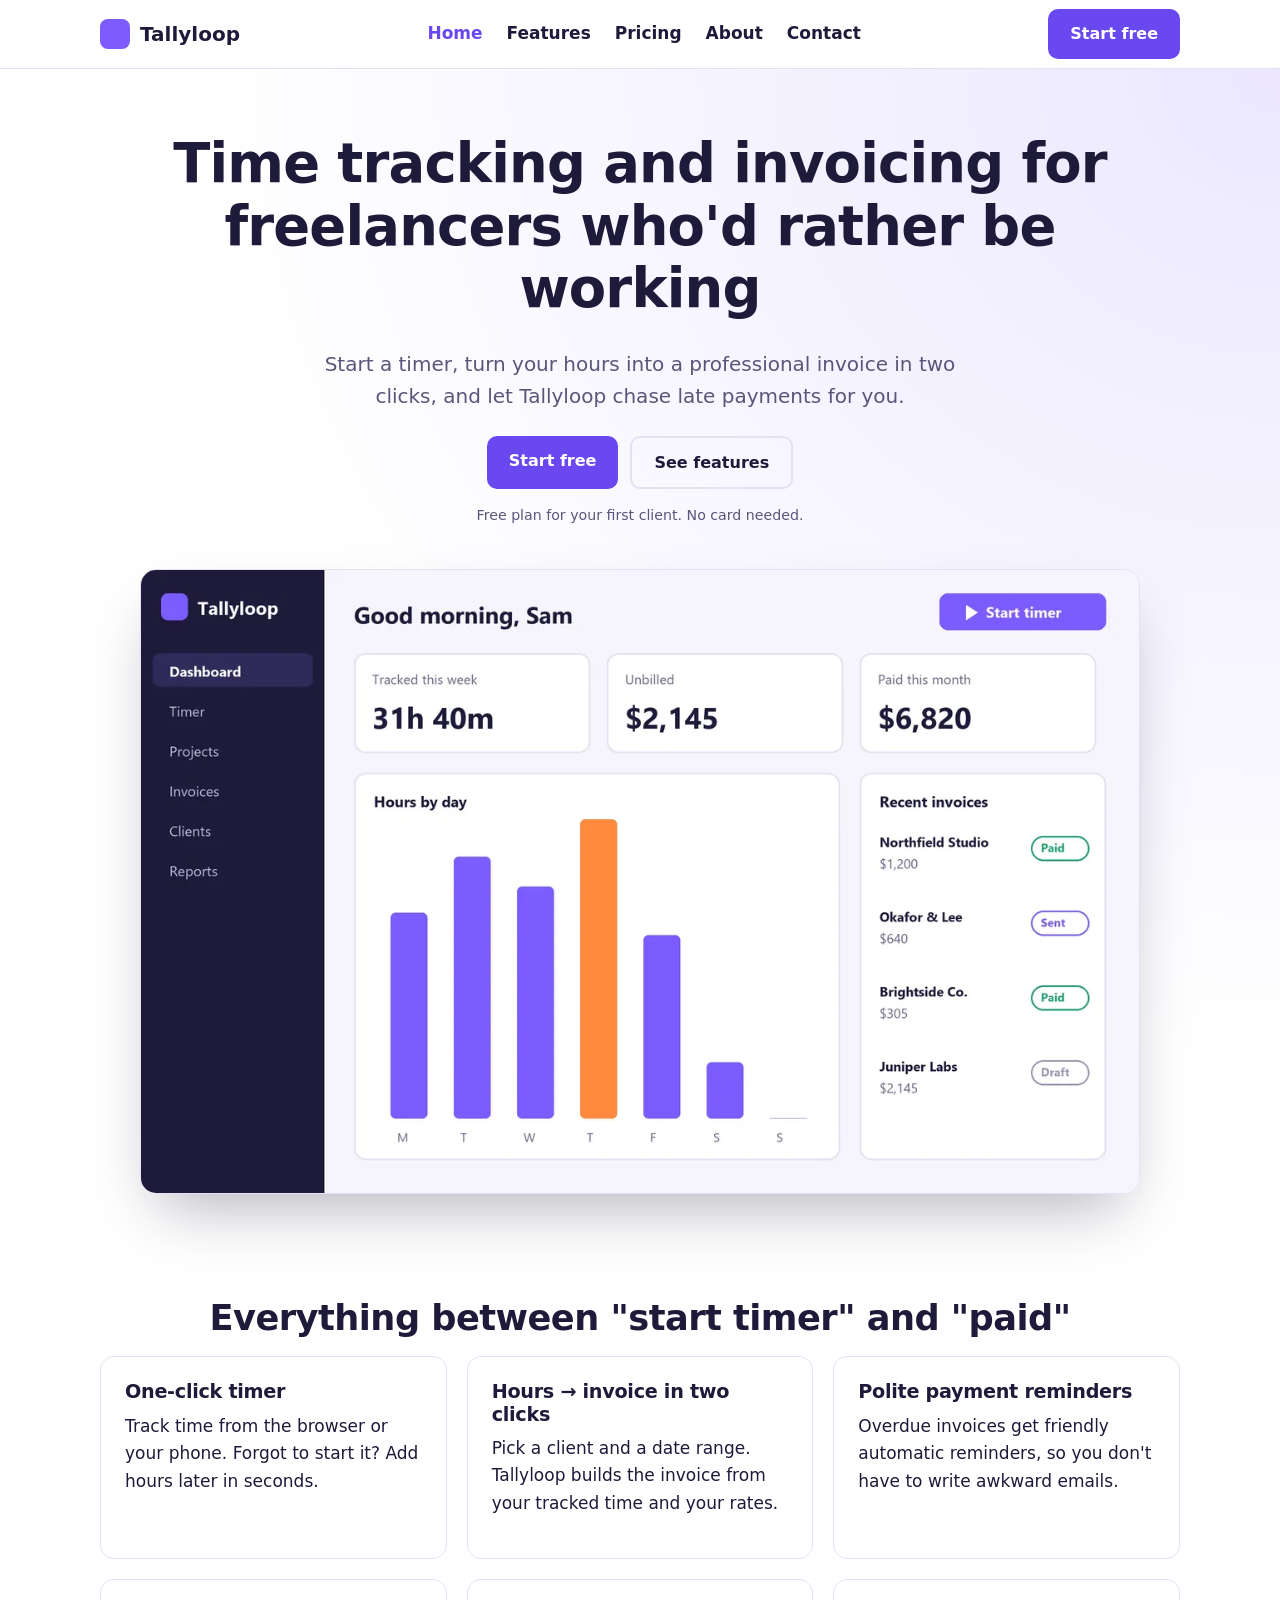
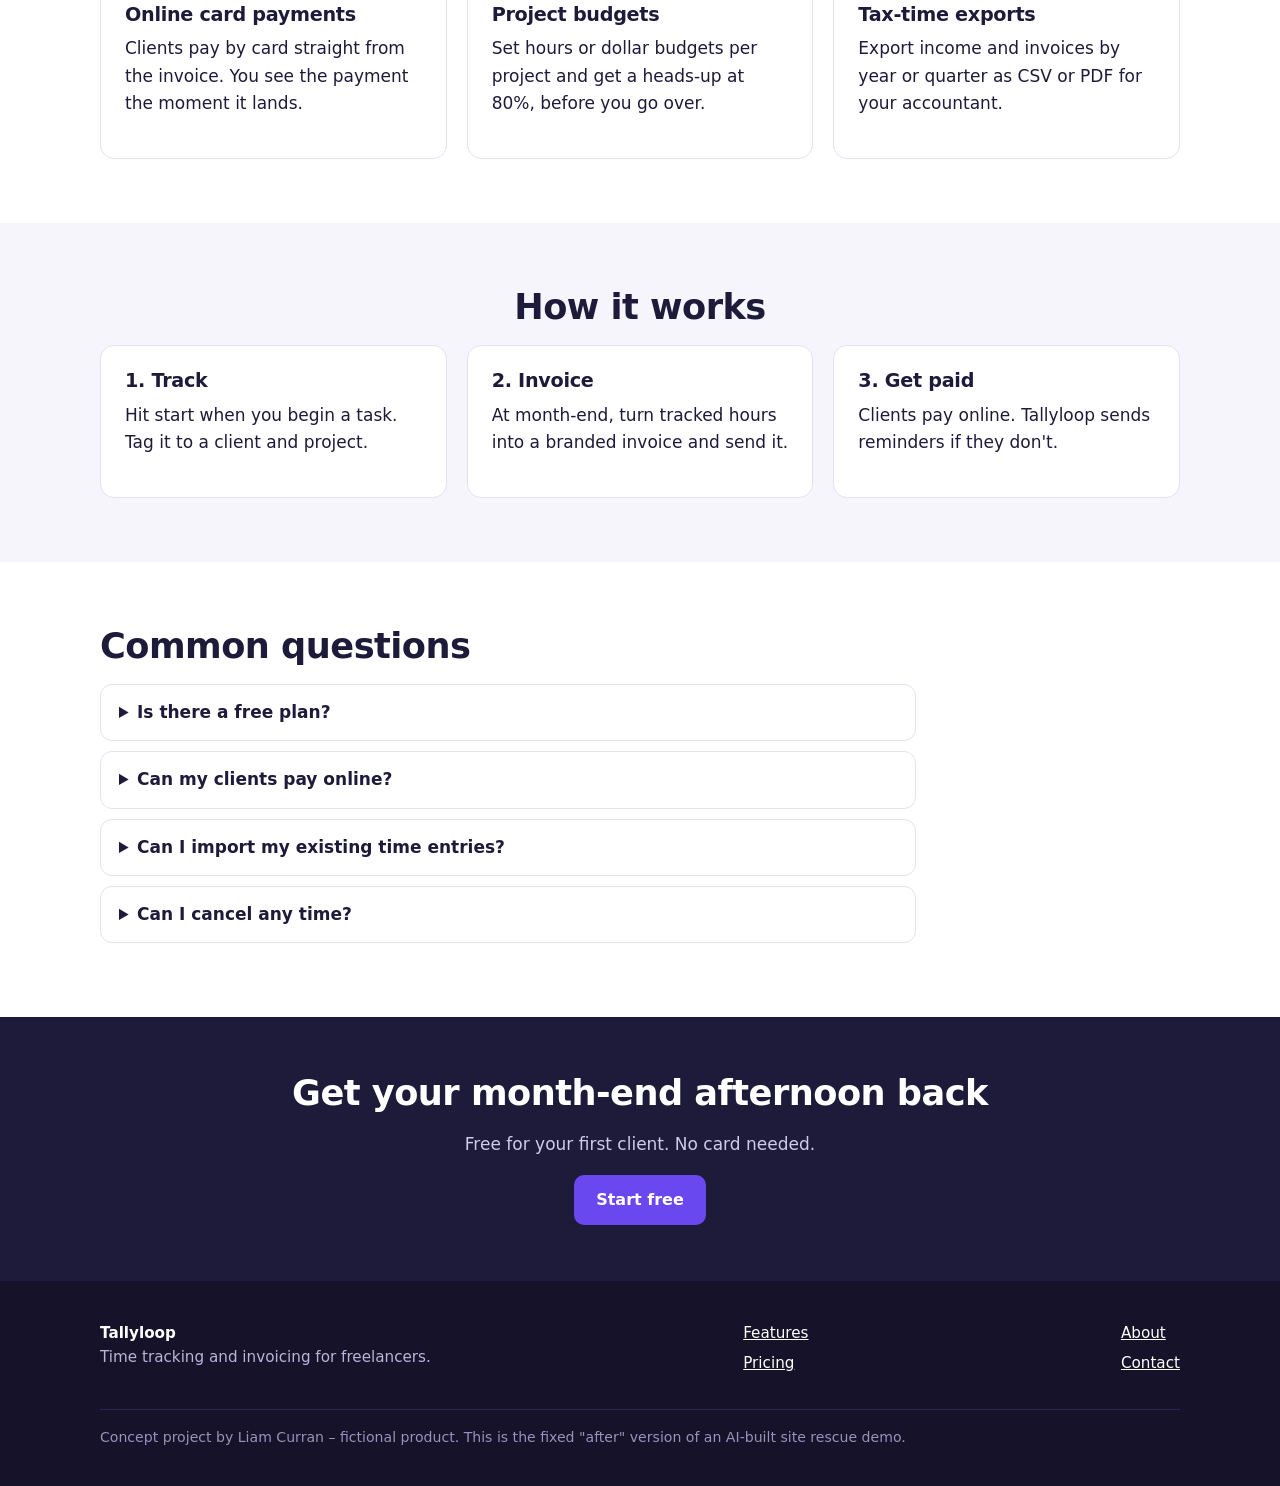
==== docs/index.html @ da0bd142 "Initial commit: tallyloop concept project Co-Authored-By: Claude Opus 5.5 <noreply@anthropic.com>" ====
<!doctype html>
<html lang="en">
<head>
<meta charset="utf-8">
<meta name="viewport" content="width=device-width, initial-scale=1">
<title>Tallyloop | Time Tracking & Invoicing Software for Freelancers</title>
<meta name="description" content="Track time, turn hours into invoices in two clicks and get paid faster with automatic reminders. Free plan for your first client.">
<link rel="canonical" href="https://liampcurran.github.io/tallyloop/">
<meta property="og:type" content="website"><meta property="og:site_name" content="Tallyloop">
<meta property="og:title" content="Tallyloop | Time Tracking & Invoicing Software for Freelancers"><meta property="og:description" content="Track time, turn hours into invoices in two clicks and get paid faster with automatic reminders. Free plan for your first client.">
<meta property="og:url" content="https://liampcurran.github.io/tallyloop/"><meta property="og:image" content="https://liampcurran.github.io/tallyloop/assets/og.png">
<meta name="twitter:card" content="summary_large_image">
<link rel="icon" href="assets/logo.svg" type="image/svg+xml">
<link rel="stylesheet" href="assets/style.css">
<script type="application/ld+json">{"@context":"https://schema.org","@type":"Organization","@id":"https://liampcurran.github.io/tallyloop/#org","name":"Tallyloop","url":"https://liampcurran.github.io/tallyloop/","logo":"https://liampcurran.github.io/tallyloop/assets/logo.svg","email":"hello@example.com"}</script>
<script type="application/ld+json">{"@context":"https://schema.org","@type":"SoftwareApplication","name":"Tallyloop","applicationCategory":"BusinessApplication","operatingSystem":"Web, iOS, Android","description":"Start a timer, turn your hours into a professional invoice in two clicks, and let Tallyloop chase late payments for you.","publisher":{"@id":"https://liampcurran.github.io/tallyloop/#org"},"offers":[{"@type":"Offer","name":"Free","price":"0","priceCurrency":"USD"},{"@type":"Offer","name":"Solo","price":"9","priceCurrency":"USD"},{"@type":"Offer","name":"Studio","price":"19","priceCurrency":"USD"}]}</script>
<script type="application/ld+json">{"@context":"https://schema.org","@type":"FAQPage","mainEntity":[{"@type":"Question","name":"Is there a free plan?","acceptedAnswer":{"@type":"Answer","text":"Yes. The Free plan covers one active client with unlimited time tracking and three invoices a month. Upgrade only when you need more."}},{"@type":"Question","name":"Can my clients pay online?","acceptedAnswer":{"@type":"Answer","text":"Yes. On Solo and Studio, every invoice has a pay-by-card button. Card processing fees are charged by the payment provider."}},{"@type":"Question","name":"Can I import my existing time entries?","acceptedAnswer":{"@type":"Answer","text":"You can import time entries from a CSV file, which most time trackers can export."}},{"@type":"Question","name":"Can I cancel any time?","acceptedAnswer":{"@type":"Answer","text":"Yes. Plans are month-to-month, and you can export all your data before you leave."}}]}</script>
</head>
<body>
<a class="skip" href="#main">Skip to content</a>
<header class="site"><div class="wrap">
<a class="brand" href="index.html"><i></i>Tallyloop</a>
<nav class="main" aria-label="Main"><a href="index.html" aria-current="page" class="hide-m">Home</a><a href="features.html">Features</a><a href="pricing.html">Pricing</a><a href="about.html" class="hide-m">About</a><a href="contact.html">Contact</a></nav>
<a class="btn" href="pricing.html">Start free</a>
</div></header>
<main id="main">
<section class="hero"><div class="wrap">
<h1>Time tracking and invoicing for freelancers who'd rather be working</h1>
<p class="lede">Start a timer, turn your hours into a professional invoice in two clicks, and let Tallyloop chase late payments for you.</p>
<div class="ctas"><a class="btn" href="pricing.html">Start free</a><a class="btn ghost" href="features.html">See features</a></div>
<small>Free plan for your first client. No card needed.</small>
<div class="shot"><img src="assets/dashboard-1200.webp" srcset="assets/dashboard-640.webp 640w, assets/dashboard-1200.webp 1200w"
 sizes="(max-width: 1040px) 100vw, 1000px" width="1200" height="750" fetchpriority="high"
 alt="Tallyloop dashboard showing hours tracked this week, unbilled amount, an hours-by-day chart and recent invoices"></div>
</div></section>
<section class="block"><div class="wrap"><h2 class="center">Everything between "start timer" and "paid"</h2><div class="grid c3"><div class="card"><h3>One-click timer</h3><p>Track time from the browser or your phone. Forgot to start it? Add hours later in seconds.</p></div><div class="card"><h3>Hours → invoice in two clicks</h3><p>Pick a client and a date range. Tallyloop builds the invoice from your tracked time and your rates.</p></div><div class="card"><h3>Polite payment reminders</h3><p>Overdue invoices get friendly automatic reminders, so you don't have to write awkward emails.</p></div><div class="card"><h3>Online card payments</h3><p>Clients pay by card straight from the invoice. You see the payment the moment it lands.</p></div><div class="card"><h3>Project budgets</h3><p>Set hours or dollar budgets per project and get a heads-up at 80%, before you go over.</p></div><div class="card"><h3>Tax-time exports</h3><p>Export income and invoices by year or quarter as CSV or PDF for your accountant.</p></div></div></div></section>
<section class="block alt"><div class="wrap"><h2 class="center">How it works</h2><div class="grid c3"><div class="card"><h3>1. Track</h3><p>Hit start when you begin a task. Tag it to a client and project.</p></div><div class="card"><h3>2. Invoice</h3><p>At month-end, turn tracked hours into a branded invoice and send it.</p></div><div class="card"><h3>3. Get paid</h3><p>Clients pay online. Tallyloop sends reminders if they don't.</p></div></div></div></section>
<section class="block"><div class="wrap faq"><h2>Common questions</h2><details><summary>Is there a free plan?</summary><p>Yes. The Free plan covers one active client with unlimited time tracking and three invoices a month. Upgrade only when you need more.</p></details><details><summary>Can my clients pay online?</summary><p>Yes. On Solo and Studio, every invoice has a pay-by-card button. Card processing fees are charged by the payment provider.</p></details><details><summary>Can I import my existing time entries?</summary><p>You can import time entries from a CSV file, which most time trackers can export.</p></details><details><summary>Can I cancel any time?</summary><p>Yes. Plans are month-to-month, and you can export all your data before you leave.</p></details></div></section>
<section class="cta-band"><div class="wrap"><h2>Get your month-end afternoon back</h2><p>Free for your first client. No card needed.</p><a class="btn" href="pricing.html">Start free</a></div></section>
</main>
<footer class="site"><div class="wrap">
<div class="cols"><div><strong style="color:#fff">Tallyloop</strong><p>Time tracking and invoicing for freelancers.</p></div>
<ul><li><a href="features.html">Features</a></li><li><a href="pricing.html">Pricing</a></li></ul>
<ul><li><a href="about.html">About</a></li><li><a href="contact.html">Contact</a></li></ul></div>
<p class="concept">Concept project by Liam Curran – fictional product. This is the fixed "after" version of an AI-built site rescue demo.</p>
</div></footer>
</body>
</html>
---- docs/assets/style.css ----
/* Tallyloop concept site — shared by before/ and after/ so they look the same. */
:root { --ink:#1e1b3a; --muted:#5a567a; --violet:#6a48f0; --violet-2:#7c5cff; --orange:#c2410c; --line:#e4e1f2; --bg2:#f6f5fb; --max:1120px; }
*,*::before,*::after { box-sizing:border-box; }
body { margin:0; font-family: Inter, system-ui, -apple-system, "Segoe UI", Roboto, Arial, sans-serif; color:var(--ink); line-height:1.6; font-size:1.0625rem; background:#fff; }
img { max-width:100%; height:auto; display:block; }
a { color:var(--violet); }
h1,.h1,h2,.h2,h3,.h3 { line-height:1.15; margin:0 0 .5em; font-weight:800; letter-spacing:-.015em; }
h1,.h1 { font-size:clamp(2.2rem,5vw,3.4rem); }
h2,.h2 { font-size:clamp(1.6rem,3.2vw,2.2rem); }
h3,.h3 { font-size:1.2rem; }
p { margin:0 0 1em; }
.wrap { max-width:var(--max); margin:0 auto; padding:0 20px; }
.skip { position:absolute; left:-999px; } .skip:focus { left:8px; top:8px; background:#fff; padding:8px; z-index:9; }
header.site { border-bottom:1px solid var(--line); background:#fff; }
header.site .wrap { display:flex; align-items:center; justify-content:space-between; min-height:68px; gap:16px; }
.brand { display:flex; align-items:center; gap:10px; font-weight:800; font-size:1.25rem; color:var(--ink); text-decoration:none; cursor:pointer; }
.brand i { width:30px; height:30px; border-radius:8px; background:var(--violet-2); display:inline-block; }
nav.main { display:flex; gap:24px; align-items:center; }
nav.main a, nav.main span { color:var(--ink); text-decoration:none; font-weight:600; cursor:pointer; }
nav.main a[aria-current="page"] { color:var(--violet); }
.btn { display:inline-block; background:var(--violet); color:#fff !important; padding:12px 22px; border-radius:10px; font-weight:700; text-decoration:none; border:0; cursor:pointer; font-size:1rem; }
.btn:hover { background:#5636d6; }
.btn.ghost { background:transparent; color:var(--ink) !important; border:2px solid var(--line); }
@media (max-width:760px){ nav.main .hide-m { display:none; } nav.main { gap:14px; } }
.hero { padding:64px 0 40px; background:radial-gradient(ellipse at top right,#ece7ff,transparent 60%); }
.hero .wrap { text-align:center; }
.hero .lede { font-size:1.25rem; color:var(--muted); max-width:34em; margin:0 auto 24px; }
.hero .ctas { display:flex; gap:12px; justify-content:center; flex-wrap:wrap; margin-bottom:12px; }
.hero small { color:var(--muted); }
.shot { margin:40px auto 0; max-width:1000px; border-radius:16px; overflow:hidden; box-shadow:0 30px 60px -20px rgba(30,27,58,.35); border:1px solid var(--line); }
section.block { padding:64px 0; } section.block.alt { background:var(--bg2); }
.grid { display:grid; gap:20px; } .c3 { grid-template-columns:repeat(3,1fr); } .c2 { grid-template-columns:1fr 1fr; }
@media (max-width:860px){ .c3,.c2 { grid-template-columns:1fr; } }
.card { background:#fff; border:1px solid var(--line); border-radius:14px; padding:24px; }
.card .tag { display:inline-block; font-size:.8rem; font-weight:700; color:var(--violet); background:#efeaff; padding:3px 10px; border-radius:20px; margin-bottom:10px; }
.price { font-size:2.4rem; font-weight:800; } .price span { font-size:1rem; color:var(--muted); font-weight:600; }
.card.featured { border:2px solid var(--violet); }
.card ul { padding-left:1.1em; margin:0 0 1em; }
.center { text-align:center; } .muted { color:var(--muted); }
.prose > * { max-width:44em; }
.faq details { border:1px solid var(--line); border-radius:12px; padding:14px 18px; margin-bottom:10px; background:#fff; max-width:48em; }
.faq summary { cursor:pointer; font-weight:700; }
.faq details p { margin:10px 0 0; }
.cta-band { background:var(--ink); color:#fff; padding:56px 0; text-align:center; }
.cta-band .h2, .cta-band h2 { color:#fff; } .cta-band p { color:#cfcbe8; }
.page-hero { padding:48px 0 24px; background:var(--bg2); border-bottom:1px solid var(--line); }
.crumbs { font-size:.9rem; color:var(--muted); margin-bottom:8px; } .crumbs a { color:var(--muted); }
form.contact { display:grid; gap:14px; max-width:520px; }
form.contact label { font-weight:600; display:block; margin-bottom:4px; }
form.contact input, form.contact textarea { width:100%; padding:11px 12px; border:1px solid #a7a3c4; border-radius:8px; font:inherit; }
.form-msg { display:none; background:#efeaff; padding:12px 16px; border-radius:8px; } .form-msg.show { display:block; }
footer.site { background:#151229; color:#b9b4d9; padding:40px 0 24px; font-size:.95rem; }
footer.site a { color:#fff; } footer.site .cols { display:flex; gap:40px; flex-wrap:wrap; justify-content:space-between; }
footer.site ul { list-style:none; padding:0; margin:0; } footer.site li { margin-bottom:6px; }
.concept { border-top:1px solid #2c2750; margin-top:24px; padding-top:16px; font-size:.88rem; color:#9893bd; }
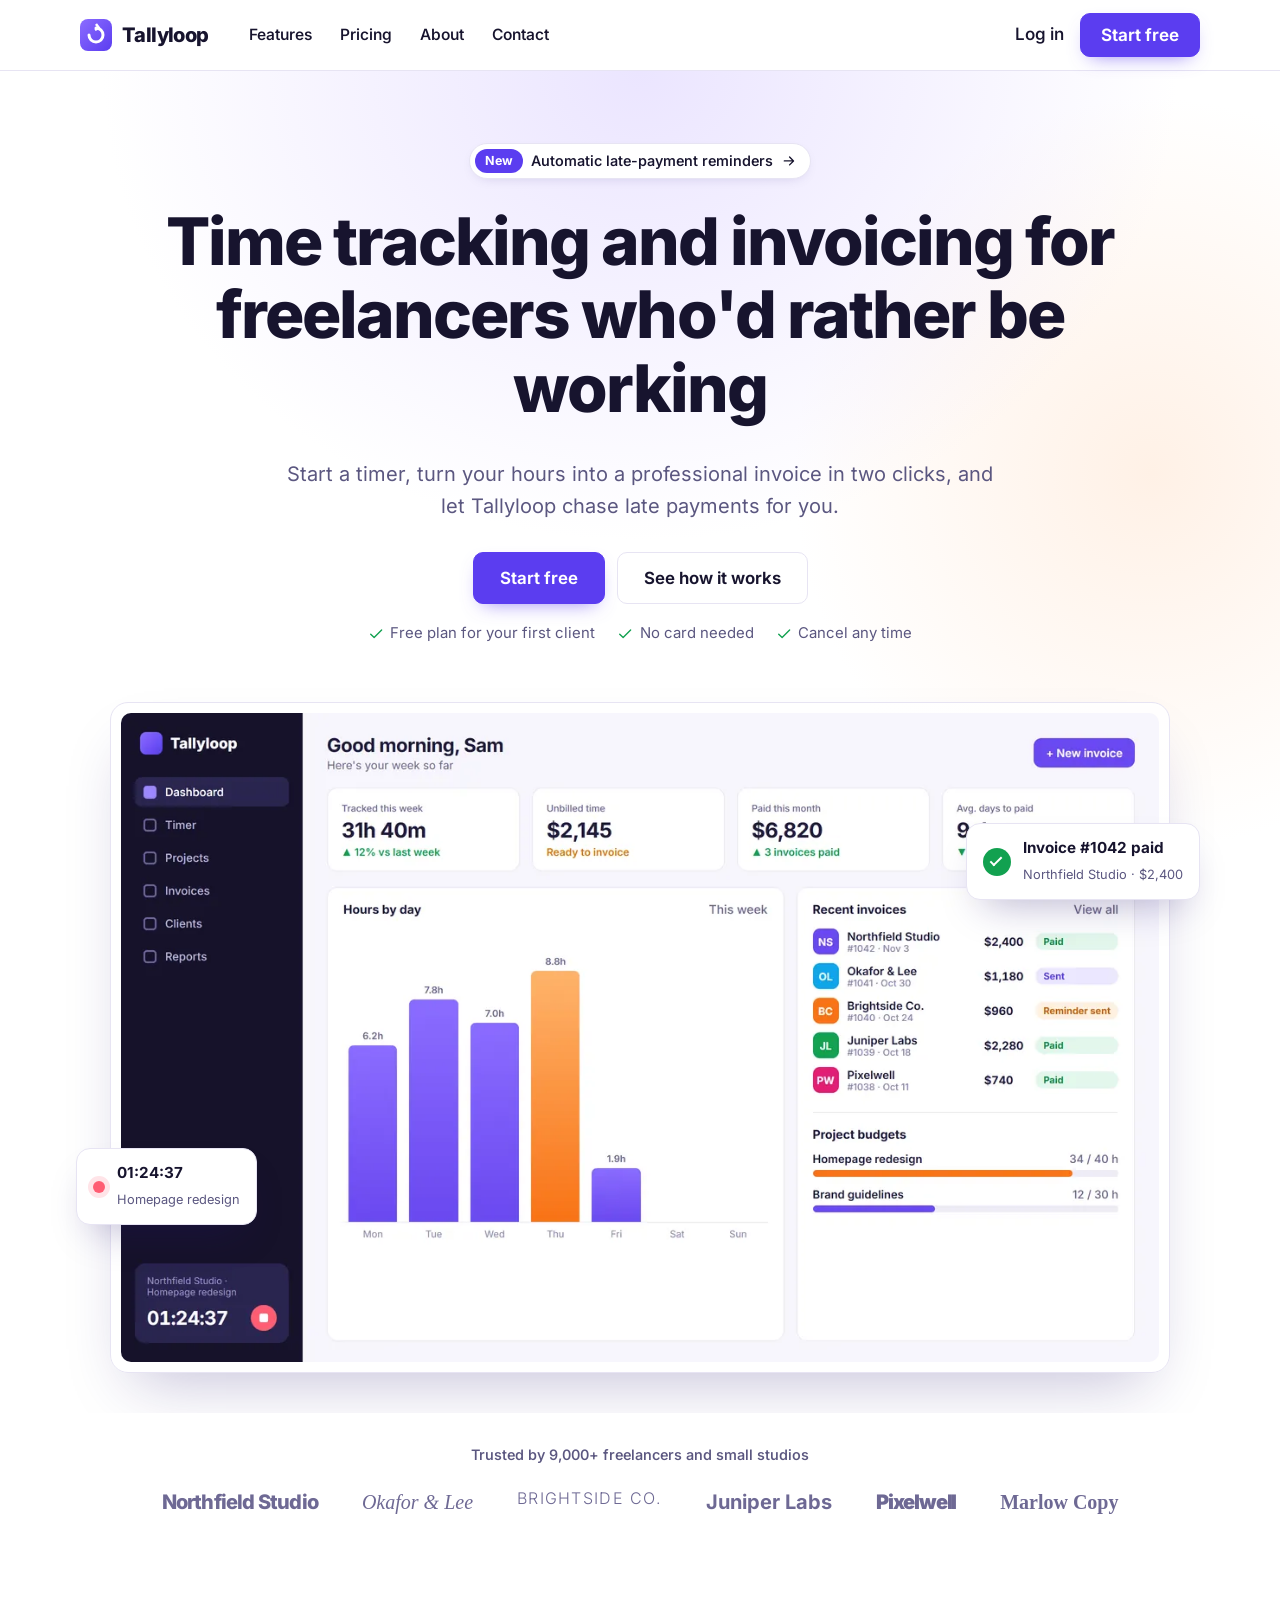
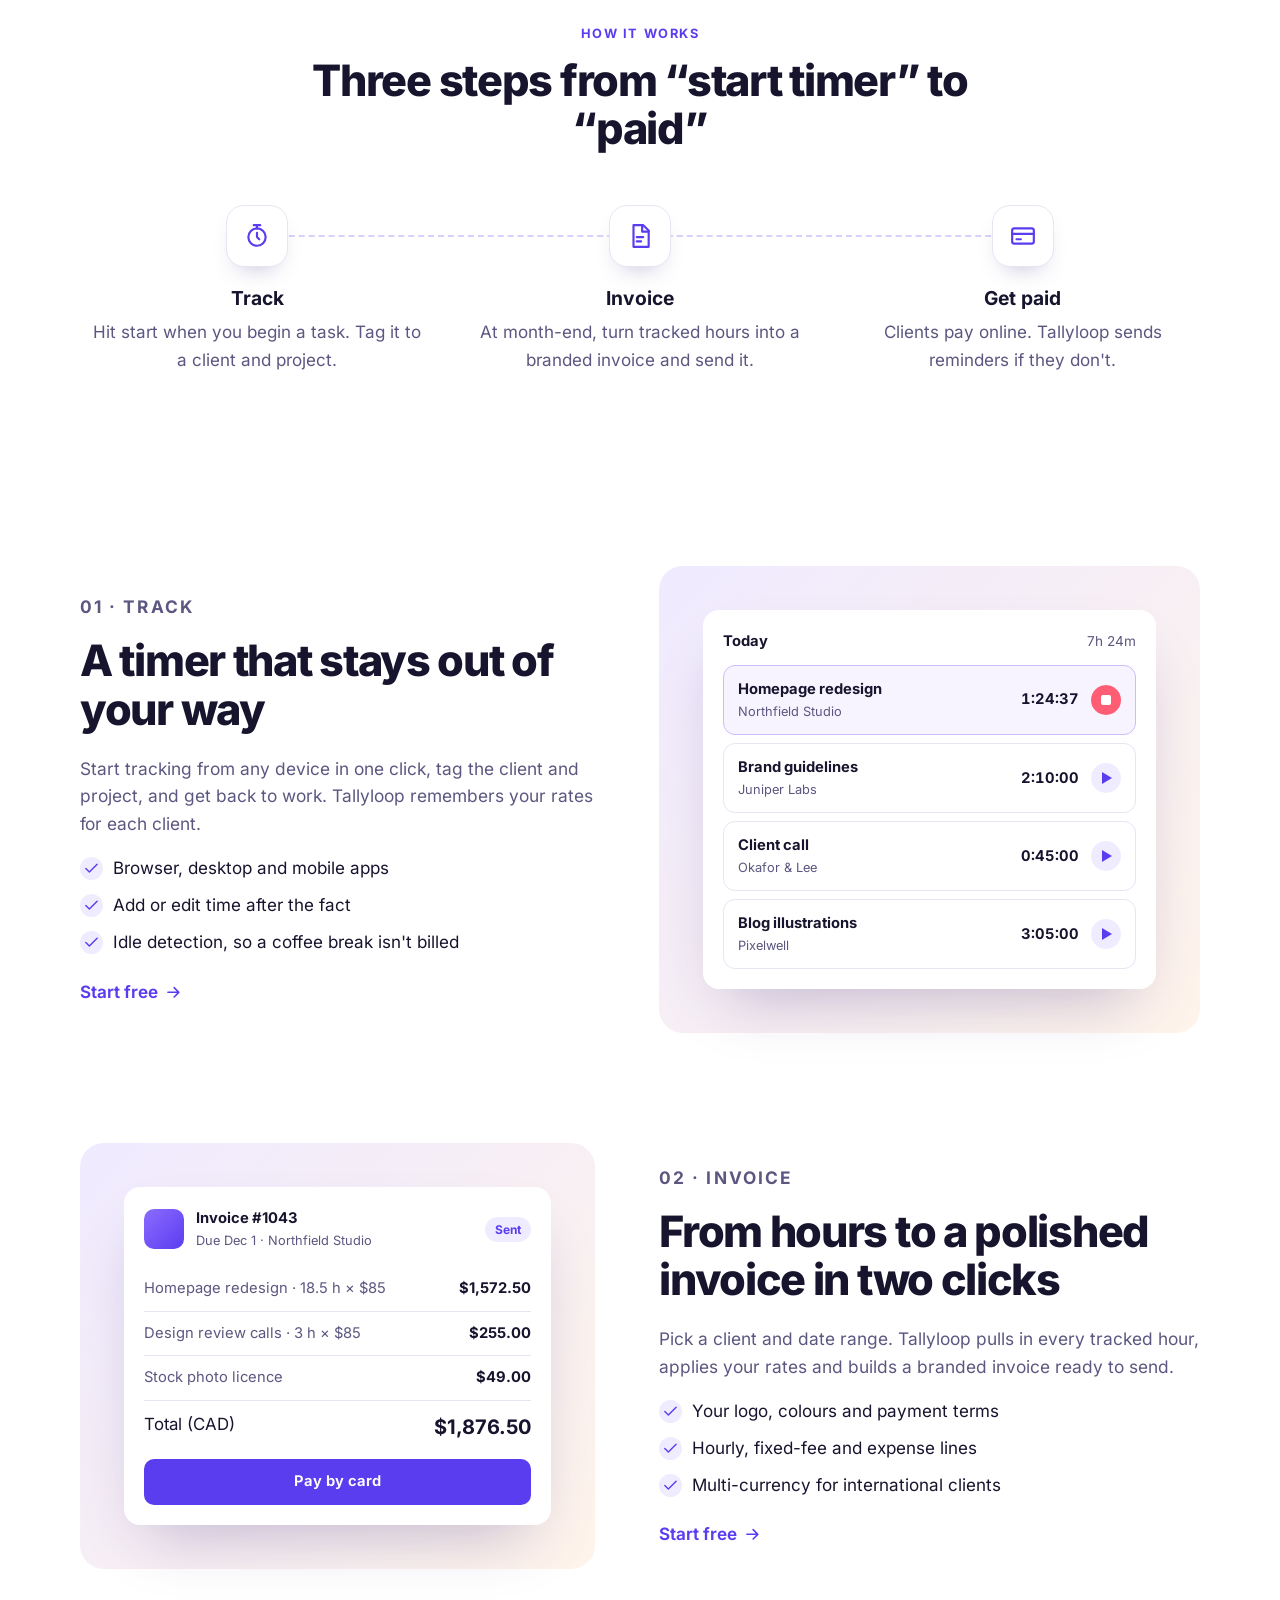
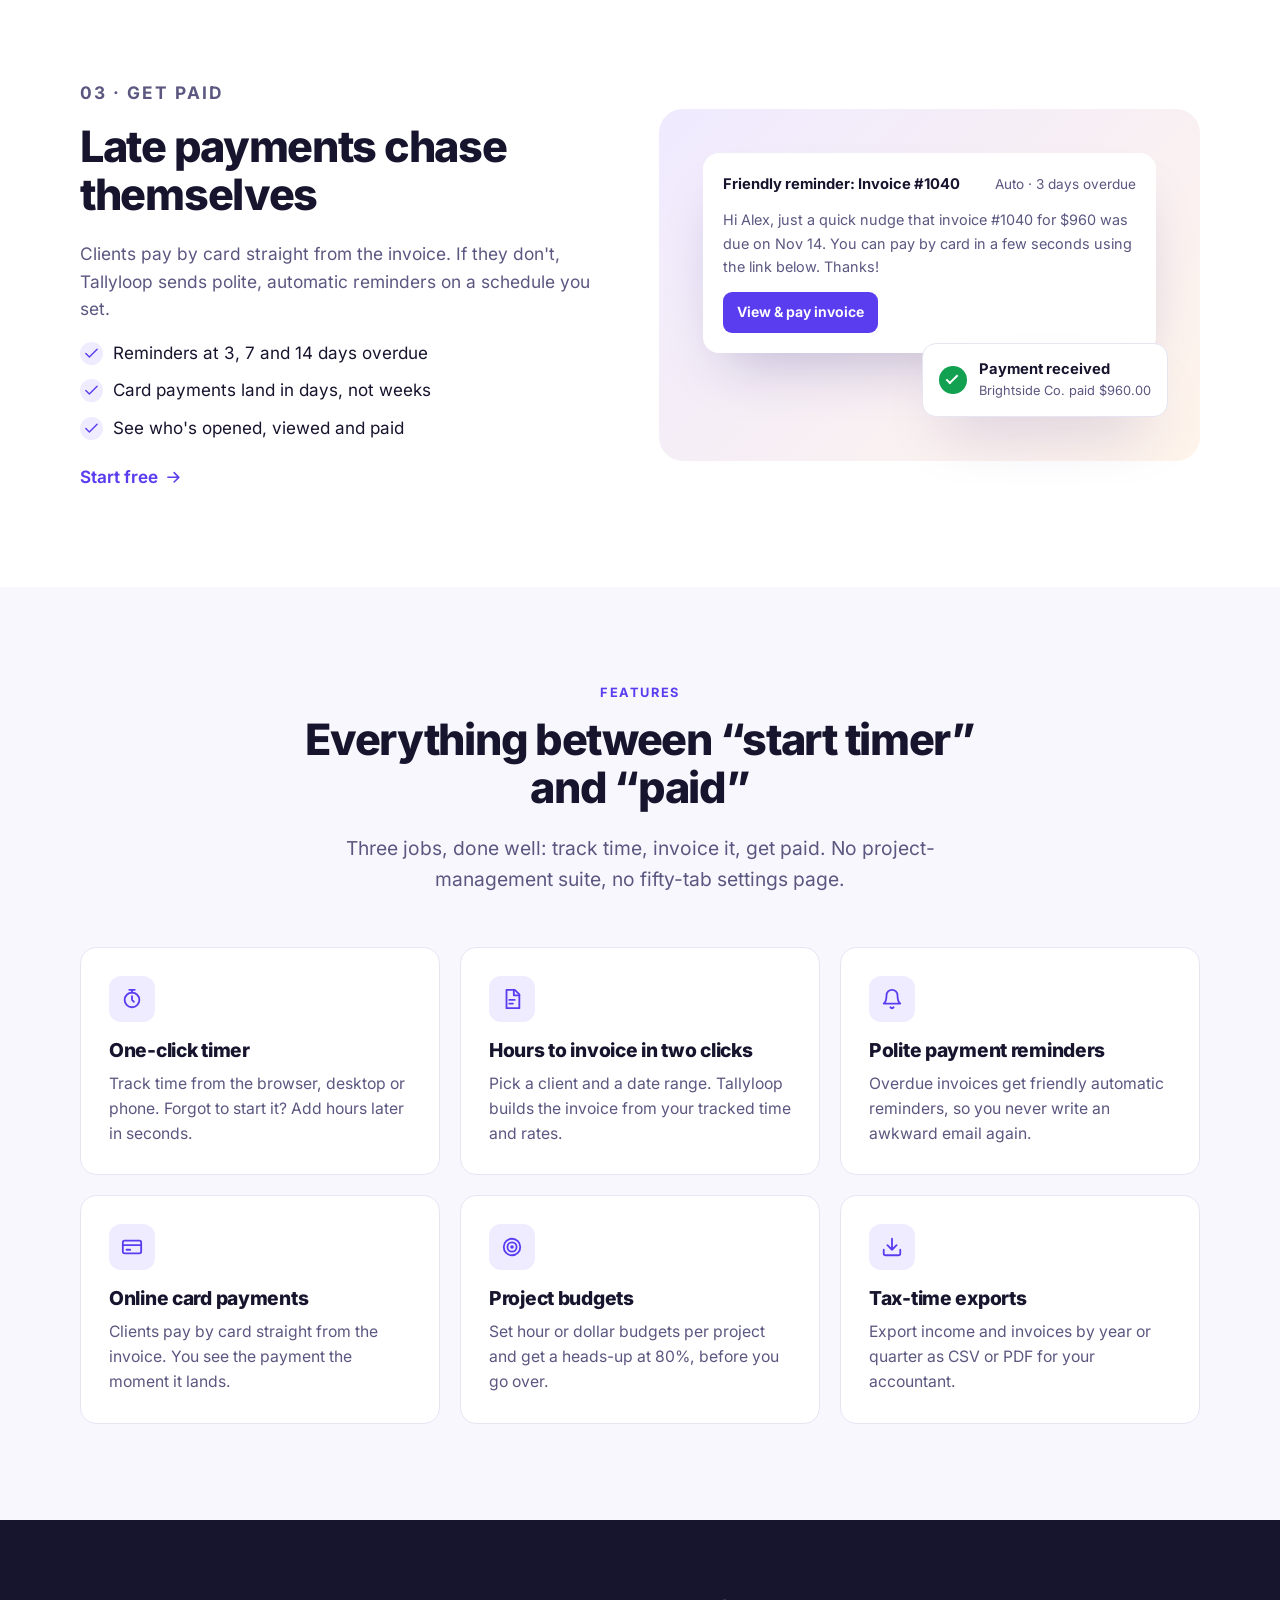
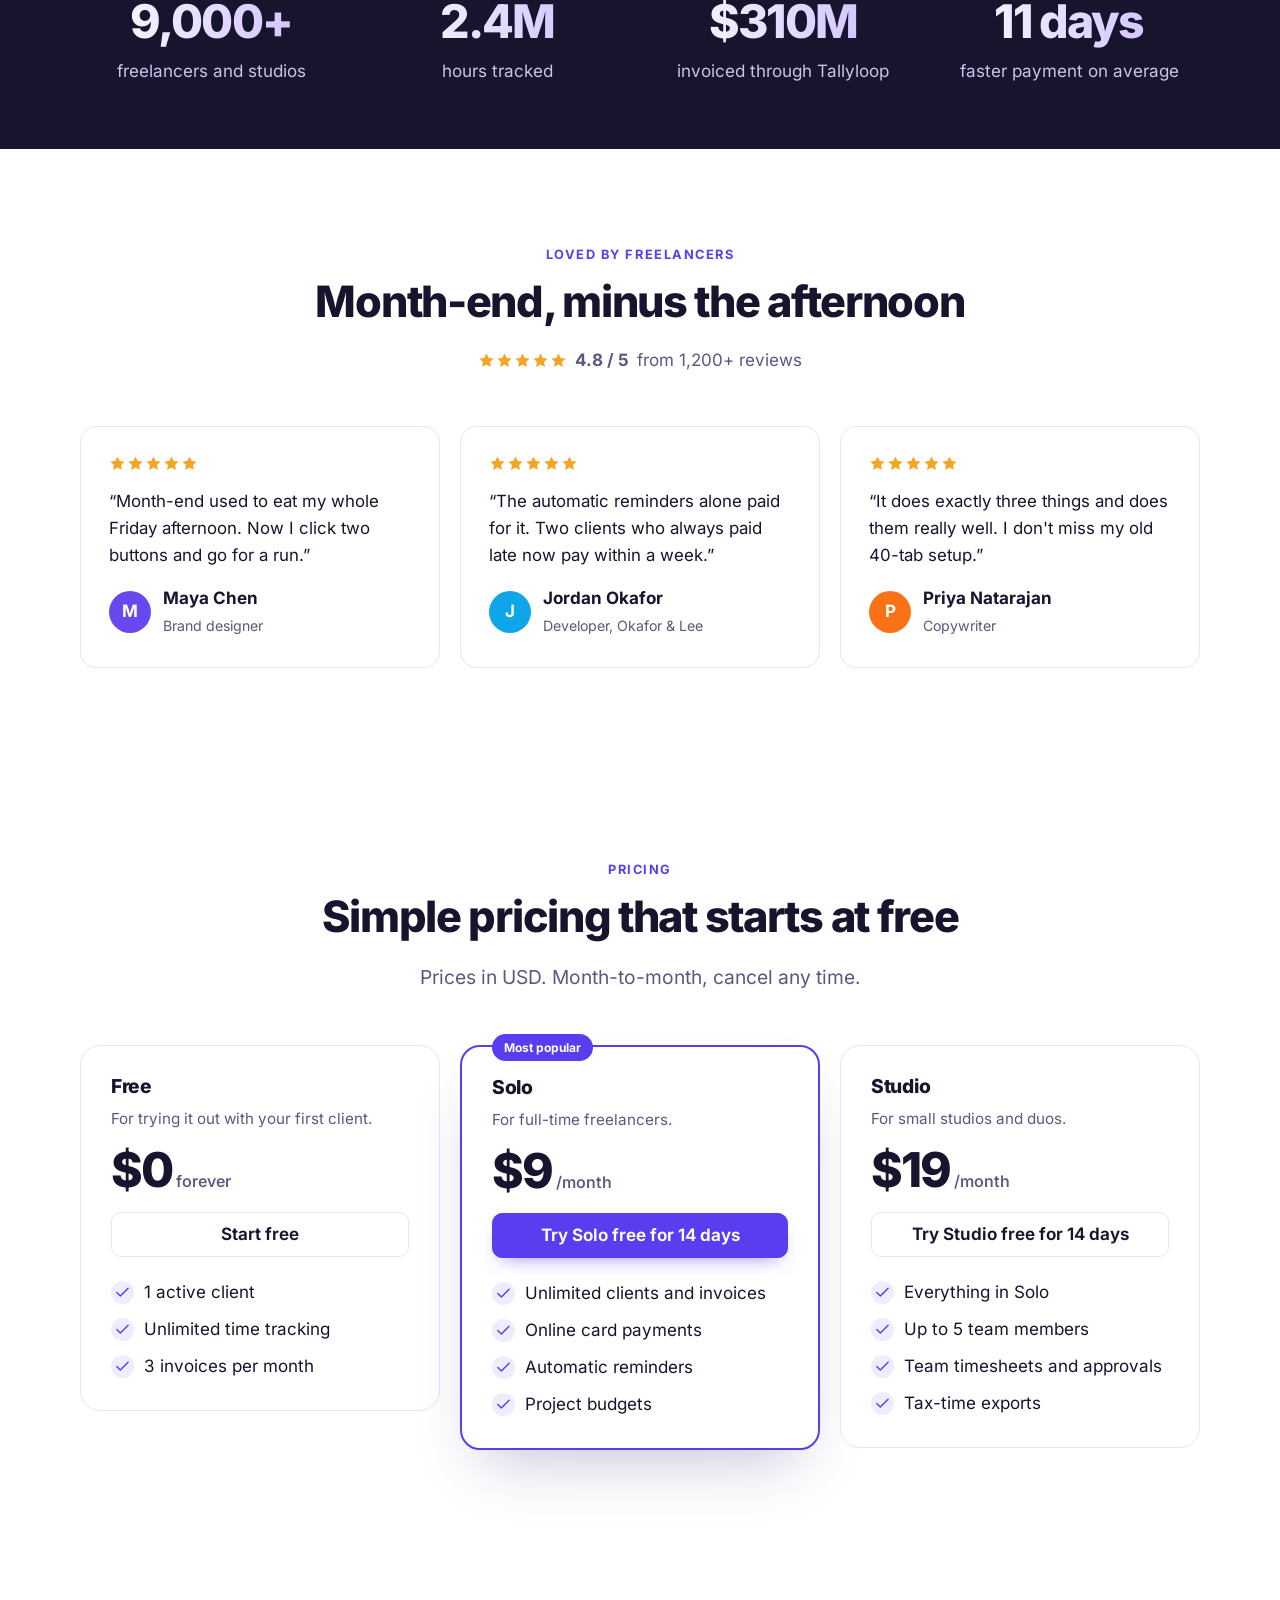
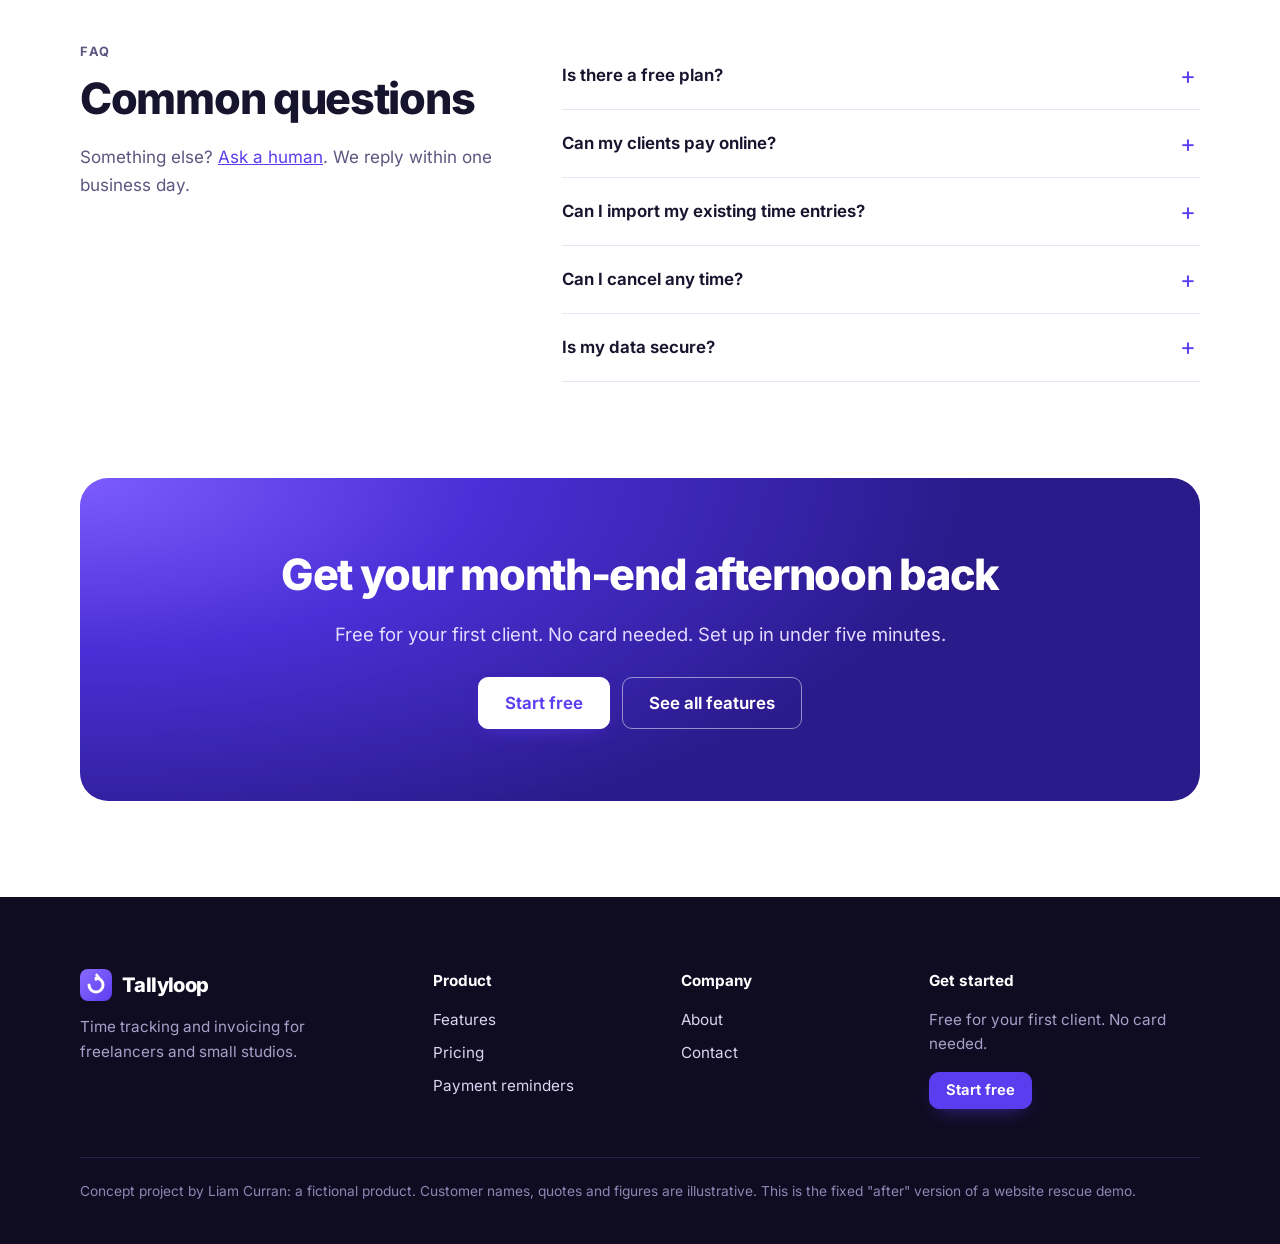
==== commit 89c0d505: "Redesign both versions from shared content: product hero, logo strip, feature panels with UI mockups" ====
--- a/docs/index.html
+++ b/docs/index.html
@@ -10,39 +10,84 @@
 <meta property="og:title" content="Tallyloop | Time Tracking & Invoicing Software for Freelancers"><meta property="og:description" content="Track time, turn hours into invoices in two clicks and get paid faster with automatic reminders. Free plan for your first client.">
 <meta property="og:url" content="https://liampcurran.github.io/tallyloop/"><meta property="og:image" content="https://liampcurran.github.io/tallyloop/assets/og.png">
 <meta name="twitter:card" content="summary_large_image">
+<meta name="theme-color" content="#6a48f0">
 <link rel="icon" href="assets/logo.svg" type="image/svg+xml">
+<link rel="preload" href="assets/inter.woff2" as="font" type="font/woff2" crossorigin>
+<link rel="preload" as="image" href="assets/dashboard-1200.webp" imagesrcset="assets/dashboard-640.webp 640w, assets/dashboard-1200.webp 1200w" imagesizes="(max-width: 1100px) 100vw, 1060px" fetchpriority="high">
 <link rel="stylesheet" href="assets/style.css">
 <script type="application/ld+json">{"@context":"https://schema.org","@type":"Organization","@id":"https://liampcurran.github.io/tallyloop/#org","name":"Tallyloop","url":"https://liampcurran.github.io/tallyloop/","logo":"https://liampcurran.github.io/tallyloop/assets/logo.svg","email":"hello@example.com"}</script>
 <script type="application/ld+json">{"@context":"https://schema.org","@type":"SoftwareApplication","name":"Tallyloop","applicationCategory":"BusinessApplication","operatingSystem":"Web, iOS, Android","description":"Start a timer, turn your hours into a professional invoice in two clicks, and let Tallyloop chase late payments for you.","publisher":{"@id":"https://liampcurran.github.io/tallyloop/#org"},"offers":[{"@type":"Offer","name":"Free","price":"0","priceCurrency":"USD"},{"@type":"Offer","name":"Solo","price":"9","priceCurrency":"USD"},{"@type":"Offer","name":"Studio","price":"19","priceCurrency":"USD"}]}</script>
-<script type="application/ld+json">{"@context":"https://schema.org","@type":"FAQPage","mainEntity":[{"@type":"Question","name":"Is there a free plan?","acceptedAnswer":{"@type":"Answer","text":"Yes. The Free plan covers one active client with unlimited time tracking and three invoices a month. Upgrade only when you need more."}},{"@type":"Question","name":"Can my clients pay online?","acceptedAnswer":{"@type":"Answer","text":"Yes. On Solo and Studio, every invoice has a pay-by-card button. Card processing fees are charged by the payment provider."}},{"@type":"Question","name":"Can I import my existing time entries?","acceptedAnswer":{"@type":"Answer","text":"You can import time entries from a CSV file, which most time trackers can export."}},{"@type":"Question","name":"Can I cancel any time?","acceptedAnswer":{"@type":"Answer","text":"Yes. Plans are month-to-month, and you can export all your data before you leave."}}]}</script>
+<script type="application/ld+json">{"@context":"https://schema.org","@type":"FAQPage","mainEntity":[{"@type":"Question","name":"Is there a free plan?","acceptedAnswer":{"@type":"Answer","text":"Yes. The Free plan covers one active client with unlimited time tracking and three invoices a month. Upgrade only when you need more."}},{"@type":"Question","name":"Can my clients pay online?","acceptedAnswer":{"@type":"Answer","text":"Yes. On Solo and Studio, every invoice has a pay-by-card button. Card processing fees are charged by the payment provider."}},{"@type":"Question","name":"Can I import my existing time entries?","acceptedAnswer":{"@type":"Answer","text":"You can import time entries from a CSV file, which most time trackers can export."}},{"@type":"Question","name":"Can I cancel any time?","acceptedAnswer":{"@type":"Answer","text":"Yes. Plans are month-to-month, and you can export all your data before you leave."}},{"@type":"Question","name":"Is my data secure?","acceptedAnswer":{"@type":"Answer","text":"Data is encrypted in transit and at rest, and card payments are handled by a PCI-compliant payment provider. We never see card numbers."}}]}</script>
 </head>
 <body>
 <a class="skip" href="#main">Skip to content</a>
-<header class="site"><div class="wrap">
-<a class="brand" href="index.html"><i></i>Tallyloop</a>
-<nav class="main" aria-label="Main"><a href="index.html" aria-current="page" class="hide-m">Home</a><a href="features.html">Features</a><a href="pricing.html">Pricing</a><a href="about.html" class="hide-m">About</a><a href="contact.html">Contact</a></nav>
-<a class="btn" href="pricing.html">Start free</a>
+<header class="site-header"><div class="wrap">
+<a class="brand" href="index.html"><svg class="logo" viewBox="0 0 32 32" aria-hidden="true"><defs><linearGradient id="lg" x1="0" y1="0" x2="1" y2="1"><stop offset="0" stop-color="#8b6cff"/><stop offset="1" stop-color="#5b3df0"/></linearGradient></defs><rect width="32" height="32" rx="8" fill="url(#lg)"/><path d="M9 16a7 7 0 1 0 7-7" fill="none" stroke="#fff" stroke-width="3" stroke-linecap="round"/><path d="M16 5l3 4-4 2" fill="none" stroke="#fff" stroke-width="2.5" stroke-linejoin="round"/></svg><span>Tallyloop</span></a>
+<nav class="nav" aria-label="Main"><a href="features.html">Features</a><a href="pricing.html">Pricing</a><a href="about.html">About</a><a href="contact.html">Contact</a></nav>
+<div class="h-cta"><a class="login" href="contact.html">Log in</a><a class="btn" href="pricing.html">Start free</a></div>
 </div></header>
 <main id="main">
-<section class="hero"><div class="wrap">
+<section class="hero"><div class="wrap center">
+<a class="announce" href="features.html#reminders"><span>New</span> Automatic late-payment reminders <svg class="i" viewBox="0 0 24 24" aria-hidden="true" fill="none" stroke="currentColor" stroke-width="2" stroke-linecap="round" stroke-linejoin="round"><path d="M5 12h14M13 6l6 6-6 6"/></svg></a>
 <h1>Time tracking and invoicing for freelancers who'd rather be working</h1>
 <p class="lede">Start a timer, turn your hours into a professional invoice in two clicks, and let Tallyloop chase late payments for you.</p>
-<div class="ctas"><a class="btn" href="pricing.html">Start free</a><a class="btn ghost" href="features.html">See features</a></div>
-<small>Free plan for your first client. No card needed.</small>
-<div class="shot"><img src="assets/dashboard-1200.webp" srcset="assets/dashboard-640.webp 640w, assets/dashboard-1200.webp 1200w"
- sizes="(max-width: 1040px) 100vw, 1000px" width="1200" height="750" fetchpriority="high"
- alt="Tallyloop dashboard showing hours tracked this week, unbilled amount, an hours-by-day chart and recent invoices"></div>
+<div class="ctas center"><a class="btn btn-lg" href="pricing.html">Start free</a><a class="btn btn-lg ghost" href="features.html">See how it works</a></div>
+<ul class="micro"><li><svg class="i" viewBox="0 0 24 24" aria-hidden="true" fill="none" stroke="currentColor" stroke-width="2" stroke-linecap="round" stroke-linejoin="round"><path d="M20 6 9 17l-5-5"/></svg> Free plan for your first client</li><li><svg class="i" viewBox="0 0 24 24" aria-hidden="true" fill="none" stroke="currentColor" stroke-width="2" stroke-linecap="round" stroke-linejoin="round"><path d="M20 6 9 17l-5-5"/></svg> No card needed</li><li><svg class="i" viewBox="0 0 24 24" aria-hidden="true" fill="none" stroke="currentColor" stroke-width="2" stroke-linecap="round" stroke-linejoin="round"><path d="M20 6 9 17l-5-5"/></svg> Cancel any time</li></ul>
+<div class="shot"><div class="shot-frame"><img class="shot-img" src="assets/dashboard-1200.webp" srcset="assets/dashboard-640.webp 640w, assets/dashboard-1200.webp 1200w" sizes="(max-width: 1100px) 100vw, 1060px" width="1200" height="750" fetchpriority="high" alt="Tallyloop dashboard showing hours tracked this week, unbilled time, an hours-by-day chart, recent invoices and project budgets"></div>
+<div class="float f1" aria-hidden="true"><span class="dot-run"></span><div><strong>01:24:37</strong><small>Homepage redesign</small></div></div>
+<div class="float f2" aria-hidden="true"><span class="ok"></span><div><strong>Invoice #1042 paid</strong><small>Northfield Studio · $2,400</small></div></div></div>
 </div></section>
-<section class="block"><div class="wrap"><h2 class="center">Everything between "start timer" and "paid"</h2><div class="grid c3"><div class="card"><h3>One-click timer</h3><p>Track time from the browser or your phone. Forgot to start it? Add hours later in seconds.</p></div><div class="card"><h3>Hours → invoice in two clicks</h3><p>Pick a client and a date range. Tallyloop builds the invoice from your tracked time and your rates.</p></div><div class="card"><h3>Polite payment reminders</h3><p>Overdue invoices get friendly automatic reminders, so you don't have to write awkward emails.</p></div><div class="card"><h3>Online card payments</h3><p>Clients pay by card straight from the invoice. You see the payment the moment it lands.</p></div><div class="card"><h3>Project budgets</h3><p>Set hours or dollar budgets per project and get a heads-up at 80%, before you go over.</p></div><div class="card"><h3>Tax-time exports</h3><p>Export income and invoices by year or quarter as CSV or PDF for your accountant.</p></div></div></div></section>
-<section class="block alt"><div class="wrap"><h2 class="center">How it works</h2><div class="grid c3"><div class="card"><h3>1. Track</h3><p>Hit start when you begin a task. Tag it to a client and project.</p></div><div class="card"><h3>2. Invoice</h3><p>At month-end, turn tracked hours into a branded invoice and send it.</p></div><div class="card"><h3>3. Get paid</h3><p>Clients pay online. Tallyloop sends reminders if they don't.</p></div></div></div></section>
-<section class="block"><div class="wrap faq"><h2>Common questions</h2><details><summary>Is there a free plan?</summary><p>Yes. The Free plan covers one active client with unlimited time tracking and three invoices a month. Upgrade only when you need more.</p></details><details><summary>Can my clients pay online?</summary><p>Yes. On Solo and Studio, every invoice has a pay-by-card button. Card processing fees are charged by the payment provider.</p></details><details><summary>Can I import my existing time entries?</summary><p>You can import time entries from a CSV file, which most time trackers can export.</p></details><details><summary>Can I cancel any time?</summary><p>Yes. Plans are month-to-month, and you can export all your data before you leave.</p></details></div></section>
-<section class="cta-band"><div class="wrap"><h2>Get your month-end afternoon back</h2><p>Free for your first client. No card needed.</p><a class="btn" href="pricing.html">Start free</a></div></section>
+<section class="logos"><div class="wrap"><p>Trusted by 9,000+ freelancers and small studios</p><div class="logo-row"><span class="w1">Northfield Studio</span><span class="w2">Okafor &amp; Lee</span><span class="w3">Brightside Co.</span><span class="w4">Juniper Labs</span><span class="w5">Pixelwell</span><span class="w6">Marlow Copy</span></div></div></section>
+<section class="section"><div class="wrap"><div class="sec-head center"><p class="eyebrow">How it works</p><h2>Three steps from “start timer” to “paid”</h2></div>
+<ol class="steps"><li><span class="s-ico"><svg class="i" viewBox="0 0 24 24" aria-hidden="true" fill="none" stroke="currentColor" stroke-width="2" stroke-linecap="round" stroke-linejoin="round"><circle cx="12" cy="13" r="8"/><path d="M12 9v4l2 2M9 2h6M12 2v3"/></svg></span><strong>Track</strong><p>Hit start when you begin a task. Tag it to a client and project.</p></li><li><span class="s-ico"><svg class="i" viewBox="0 0 24 24" aria-hidden="true" fill="none" stroke="currentColor" stroke-width="2" stroke-linecap="round" stroke-linejoin="round"><path d="M6 2h9l5 5v15H6z"/><path d="M14 2v6h6M9 13h6M9 17h4"/></svg></span><strong>Invoice</strong><p>At month-end, turn tracked hours into a branded invoice and send it.</p></li><li><span class="s-ico"><svg class="i" viewBox="0 0 24 24" aria-hidden="true" fill="none" stroke="currentColor" stroke-width="2" stroke-linecap="round" stroke-linejoin="round"><rect x="2" y="5" width="20" height="14" rx="2"/><path d="M2 10h20M6 15h4"/></svg></span><strong>Get paid</strong><p>Clients pay online. Tallyloop sends reminders if they don't.</p></li></ol></div></section>
+<section class="section"><div class="wrap panels"><div class="panel" id="timer"><div class="panel-copy">
+<p class="eyebrow">01 · Track</p><h2>A timer that stays out of your way</h2><p>Start tracking from any device in one click, tag the client and project, and get back to work. Tallyloop remembers your rates for each client.</p><ul class="ticks"><li><svg class="i" viewBox="0 0 24 24" aria-hidden="true" fill="none" stroke="currentColor" stroke-width="2" stroke-linecap="round" stroke-linejoin="round"><path d="M20 6 9 17l-5-5"/></svg><span>Browser, desktop and mobile apps</span></li><li><svg class="i" viewBox="0 0 24 24" aria-hidden="true" fill="none" stroke="currentColor" stroke-width="2" stroke-linecap="round" stroke-linejoin="round"><path d="M20 6 9 17l-5-5"/></svg><span>Add or edit time after the fact</span></li><li><svg class="i" viewBox="0 0 24 24" aria-hidden="true" fill="none" stroke="currentColor" stroke-width="2" stroke-linecap="round" stroke-linejoin="round"><path d="M20 6 9 17l-5-5"/></svg><span>Idle detection, so a coffee break isn't billed</span></li></ul>
+<a class="link-arrow" href="pricing.html">Start free <svg class="i" viewBox="0 0 24 24" aria-hidden="true" fill="none" stroke="currentColor" stroke-width="2" stroke-linecap="round" stroke-linejoin="round"><path d="M5 12h14M13 6l6 6-6 6"/></svg></a></div><div class="panel-mock"><div class="mock mock-timer" aria-hidden="true"><div class="mh"><strong>Today</strong><span>7h 24m</span></div><ul><li class="run"><span><strong>Homepage redesign</strong><small>Northfield Studio</small></span><span class="dur">1:24:37</span><span class="play stop"></span></li><li class=""><span><strong>Brand guidelines</strong><small>Juniper Labs</small></span><span class="dur">2:10:00</span><span class="play"></span></li><li class=""><span><strong>Client call</strong><small>Okafor &amp; Lee</small></span><span class="dur">0:45:00</span><span class="play"></span></li><li class=""><span><strong>Blog illustrations</strong><small>Pixelwell</small></span><span class="dur">3:05:00</span><span class="play"></span></li></ul></div></div></div><div class="panel rev" id="invoices"><div class="panel-copy">
+<p class="eyebrow">02 · Invoice</p><h2>From hours to a polished invoice in two clicks</h2><p>Pick a client and date range. Tallyloop pulls in every tracked hour, applies your rates and builds a branded invoice ready to send.</p><ul class="ticks"><li><svg class="i" viewBox="0 0 24 24" aria-hidden="true" fill="none" stroke="currentColor" stroke-width="2" stroke-linecap="round" stroke-linejoin="round"><path d="M20 6 9 17l-5-5"/></svg><span>Your logo, colours and payment terms</span></li><li><svg class="i" viewBox="0 0 24 24" aria-hidden="true" fill="none" stroke="currentColor" stroke-width="2" stroke-linecap="round" stroke-linejoin="round"><path d="M20 6 9 17l-5-5"/></svg><span>Hourly, fixed-fee and expense lines</span></li><li><svg class="i" viewBox="0 0 24 24" aria-hidden="true" fill="none" stroke="currentColor" stroke-width="2" stroke-linecap="round" stroke-linejoin="round"><path d="M20 6 9 17l-5-5"/></svg><span>Multi-currency for international clients</span></li></ul>
+<a class="link-arrow" href="pricing.html">Start free <svg class="i" viewBox="0 0 24 24" aria-hidden="true" fill="none" stroke="currentColor" stroke-width="2" stroke-linecap="round" stroke-linejoin="round"><path d="M5 12h14M13 6l6 6-6 6"/></svg></a></div><div class="panel-mock"><div class="mock mock-inv" aria-hidden="true">
+<div class="inv-top"><span class="inv-logo"></span><div><strong>Invoice #1043</strong><small>Due Dec 1 · Northfield Studio</small></div><span class="badge sent">Sent</span></div>
+<div class="inv-rows"><div><span>Homepage redesign · 18.5 h × $85</span><b>$1,572.50</b></div>
+<div><span>Design review calls · 3 h × $85</span><b>$255.00</b></div>
+<div><span>Stock photo licence</span><b>$49.00</b></div></div>
+<div class="inv-total"><span>Total (CAD)</span><b>$1,876.50</b></div>
+<div class="inv-pay">Pay by card</div></div></div></div><div class="panel" id="reminders"><div class="panel-copy">
+<p class="eyebrow">03 · Get paid</p><h2>Late payments chase themselves</h2><p>Clients pay by card straight from the invoice. If they don't, Tallyloop sends polite, automatic reminders on a schedule you set.</p><ul class="ticks"><li><svg class="i" viewBox="0 0 24 24" aria-hidden="true" fill="none" stroke="currentColor" stroke-width="2" stroke-linecap="round" stroke-linejoin="round"><path d="M20 6 9 17l-5-5"/></svg><span>Reminders at 3, 7 and 14 days overdue</span></li><li><svg class="i" viewBox="0 0 24 24" aria-hidden="true" fill="none" stroke="currentColor" stroke-width="2" stroke-linecap="round" stroke-linejoin="round"><path d="M20 6 9 17l-5-5"/></svg><span>Card payments land in days, not weeks</span></li><li><svg class="i" viewBox="0 0 24 24" aria-hidden="true" fill="none" stroke="currentColor" stroke-width="2" stroke-linecap="round" stroke-linejoin="round"><path d="M20 6 9 17l-5-5"/></svg><span>See who's opened, viewed and paid</span></li></ul>
+<a class="link-arrow" href="pricing.html">Start free <svg class="i" viewBox="0 0 24 24" aria-hidden="true" fill="none" stroke="currentColor" stroke-width="2" stroke-linecap="round" stroke-linejoin="round"><path d="M5 12h14M13 6l6 6-6 6"/></svg></a></div><div class="panel-mock"><div class="mock mock-remind" aria-hidden="true">
+<div class="mail"><div class="mh"><strong>Friendly reminder: Invoice #1040</strong><span>Auto · 3 days overdue</span></div>
+<p>Hi Alex, just a quick nudge that invoice #1040 for $960 was due on Nov 14. You can pay by card in a few seconds using the link below. Thanks!</p>
+<span class="mail-btn">View &amp; pay invoice</span></div>
+<div class="toast"><span class="ok"></span><div><strong>Payment received</strong><small>Brightside Co. paid $960.00</small></div></div></div></div></div></div></section>
+<section class="section tint"><div class="wrap"><div class="sec-head center"><p class="eyebrow">Features</p><h2>Everything between “start timer” and “paid”</h2>
+<p class="lede">Three jobs, done well: track time, invoice it, get paid. No project-management suite, no fifty-tab settings page.</p></div>
+<div class="feat-grid"><div class="feat"><span class="f-ico"><svg class="i" viewBox="0 0 24 24" aria-hidden="true" fill="none" stroke="currentColor" stroke-width="2" stroke-linecap="round" stroke-linejoin="round"><circle cx="12" cy="13" r="8"/><path d="M12 9v4l2 2M9 2h6M12 2v3"/></svg></span><h3>One-click timer</h3><p>Track time from the browser, desktop or phone. Forgot to start it? Add hours later in seconds.</p></div><div class="feat"><span class="f-ico"><svg class="i" viewBox="0 0 24 24" aria-hidden="true" fill="none" stroke="currentColor" stroke-width="2" stroke-linecap="round" stroke-linejoin="round"><path d="M6 2h9l5 5v15H6z"/><path d="M14 2v6h6M9 13h6M9 17h4"/></svg></span><h3>Hours to invoice in two clicks</h3><p>Pick a client and a date range. Tallyloop builds the invoice from your tracked time and rates.</p></div><div class="feat"><span class="f-ico"><svg class="i" viewBox="0 0 24 24" aria-hidden="true" fill="none" stroke="currentColor" stroke-width="2" stroke-linecap="round" stroke-linejoin="round"><path d="M6 8a6 6 0 0 1 12 0c0 7 3 9 3 9H3s3-2 3-9"/><path d="M10.3 21a1.9 1.9 0 0 0 3.4 0"/></svg></span><h3>Polite payment reminders</h3><p>Overdue invoices get friendly automatic reminders, so you never write an awkward email again.</p></div><div class="feat"><span class="f-ico"><svg class="i" viewBox="0 0 24 24" aria-hidden="true" fill="none" stroke="currentColor" stroke-width="2" stroke-linecap="round" stroke-linejoin="round"><rect x="2" y="5" width="20" height="14" rx="2"/><path d="M2 10h20M6 15h4"/></svg></span><h3>Online card payments</h3><p>Clients pay by card straight from the invoice. You see the payment the moment it lands.</p></div><div class="feat"><span class="f-ico"><svg class="i" viewBox="0 0 24 24" aria-hidden="true" fill="none" stroke="currentColor" stroke-width="2" stroke-linecap="round" stroke-linejoin="round"><circle cx="12" cy="12" r="9"/><circle cx="12" cy="12" r="5"/><circle cx="12" cy="12" r="1"/></svg></span><h3>Project budgets</h3><p>Set hour or dollar budgets per project and get a heads-up at 80%, before you go over.</p></div><div class="feat"><span class="f-ico"><svg class="i" viewBox="0 0 24 24" aria-hidden="true" fill="none" stroke="currentColor" stroke-width="2" stroke-linecap="round" stroke-linejoin="round"><path d="M21 15v4a2 2 0 0 1-2 2H5a2 2 0 0 1-2-2v-4M7 10l5 5 5-5M12 15V3"/></svg></span><h3>Tax-time exports</h3><p>Export income and invoices by year or quarter as CSV or PDF for your accountant.</p></div></div></div></section>
+<section class="stats"><div class="wrap">
+<div><strong>9,000+</strong><span>freelancers and studios</span></div><div><strong>2.4M</strong><span>hours tracked</span></div>
+<div><strong>$310M</strong><span>invoiced through Tallyloop</span></div><div><strong>11 days</strong><span>faster payment on average</span></div>
+</div></section>
+<section class="section"><div class="wrap"><div class="sec-head center"><p class="eyebrow">Loved by freelancers</p>
+<h2>Month-end, minus the afternoon</h2><p class="rating-line"><span class="stars" role="img" aria-label="Rated 4.8 out of 5"><svg class="i" viewBox="0 0 24 24" aria-hidden="true"><path fill="currentColor" d="m12 2 3.1 6.3 6.9 1-5 4.9 1.2 6.8L12 17.8 5.8 21l1.2-6.8-5-4.9 6.9-1z"/></svg><svg class="i" viewBox="0 0 24 24" aria-hidden="true"><path fill="currentColor" d="m12 2 3.1 6.3 6.9 1-5 4.9 1.2 6.8L12 17.8 5.8 21l1.2-6.8-5-4.9 6.9-1z"/></svg><svg class="i" viewBox="0 0 24 24" aria-hidden="true"><path fill="currentColor" d="m12 2 3.1 6.3 6.9 1-5 4.9 1.2 6.8L12 17.8 5.8 21l1.2-6.8-5-4.9 6.9-1z"/></svg><svg class="i" viewBox="0 0 24 24" aria-hidden="true"><path fill="currentColor" d="m12 2 3.1 6.3 6.9 1-5 4.9 1.2 6.8L12 17.8 5.8 21l1.2-6.8-5-4.9 6.9-1z"/></svg><svg class="i" viewBox="0 0 24 24" aria-hidden="true"><path fill="currentColor" d="m12 2 3.1 6.3 6.9 1-5 4.9 1.2 6.8L12 17.8 5.8 21l1.2-6.8-5-4.9 6.9-1z"/></svg></span> <strong>4.8 / 5</strong> from 1,200+ reviews</p></div>
+<div class="reviews"><figure class="review"><span class="stars" role="img" aria-label="Rated 4.8 out of 5"><svg class="i" viewBox="0 0 24 24" aria-hidden="true"><path fill="currentColor" d="m12 2 3.1 6.3 6.9 1-5 4.9 1.2 6.8L12 17.8 5.8 21l1.2-6.8-5-4.9 6.9-1z"/></svg><svg class="i" viewBox="0 0 24 24" aria-hidden="true"><path fill="currentColor" d="m12 2 3.1 6.3 6.9 1-5 4.9 1.2 6.8L12 17.8 5.8 21l1.2-6.8-5-4.9 6.9-1z"/></svg><svg class="i" viewBox="0 0 24 24" aria-hidden="true"><path fill="currentColor" d="m12 2 3.1 6.3 6.9 1-5 4.9 1.2 6.8L12 17.8 5.8 21l1.2-6.8-5-4.9 6.9-1z"/></svg><svg class="i" viewBox="0 0 24 24" aria-hidden="true"><path fill="currentColor" d="m12 2 3.1 6.3 6.9 1-5 4.9 1.2 6.8L12 17.8 5.8 21l1.2-6.8-5-4.9 6.9-1z"/></svg><svg class="i" viewBox="0 0 24 24" aria-hidden="true"><path fill="currentColor" d="m12 2 3.1 6.3 6.9 1-5 4.9 1.2 6.8L12 17.8 5.8 21l1.2-6.8-5-4.9 6.9-1z"/></svg></span><blockquote>“Month-end used to eat my whole Friday afternoon. Now I click two buttons and go for a run.”</blockquote><figcaption><span class="av" style="background:#6a48f0">M</span>
+<span><strong>Maya Chen</strong><small>Brand designer</small></span></figcaption></figure><figure class="review"><span class="stars" role="img" aria-label="Rated 4.8 out of 5"><svg class="i" viewBox="0 0 24 24" aria-hidden="true"><path fill="currentColor" d="m12 2 3.1 6.3 6.9 1-5 4.9 1.2 6.8L12 17.8 5.8 21l1.2-6.8-5-4.9 6.9-1z"/></svg><svg class="i" viewBox="0 0 24 24" aria-hidden="true"><path fill="currentColor" d="m12 2 3.1 6.3 6.9 1-5 4.9 1.2 6.8L12 17.8 5.8 21l1.2-6.8-5-4.9 6.9-1z"/></svg><svg class="i" viewBox="0 0 24 24" aria-hidden="true"><path fill="currentColor" d="m12 2 3.1 6.3 6.9 1-5 4.9 1.2 6.8L12 17.8 5.8 21l1.2-6.8-5-4.9 6.9-1z"/></svg><svg class="i" viewBox="0 0 24 24" aria-hidden="true"><path fill="currentColor" d="m12 2 3.1 6.3 6.9 1-5 4.9 1.2 6.8L12 17.8 5.8 21l1.2-6.8-5-4.9 6.9-1z"/></svg><svg class="i" viewBox="0 0 24 24" aria-hidden="true"><path fill="currentColor" d="m12 2 3.1 6.3 6.9 1-5 4.9 1.2 6.8L12 17.8 5.8 21l1.2-6.8-5-4.9 6.9-1z"/></svg></span><blockquote>“The automatic reminders alone paid for it. Two clients who always paid late now pay within a week.”</blockquote><figcaption><span class="av" style="background:#0ea5e9">J</span>
+<span><strong>Jordan Okafor</strong><small>Developer, Okafor &amp; Lee</small></span></figcaption></figure><figure class="review"><span class="stars" role="img" aria-label="Rated 4.8 out of 5"><svg class="i" viewBox="0 0 24 24" aria-hidden="true"><path fill="currentColor" d="m12 2 3.1 6.3 6.9 1-5 4.9 1.2 6.8L12 17.8 5.8 21l1.2-6.8-5-4.9 6.9-1z"/></svg><svg class="i" viewBox="0 0 24 24" aria-hidden="true"><path fill="currentColor" d="m12 2 3.1 6.3 6.9 1-5 4.9 1.2 6.8L12 17.8 5.8 21l1.2-6.8-5-4.9 6.9-1z"/></svg><svg class="i" viewBox="0 0 24 24" aria-hidden="true"><path fill="currentColor" d="m12 2 3.1 6.3 6.9 1-5 4.9 1.2 6.8L12 17.8 5.8 21l1.2-6.8-5-4.9 6.9-1z"/></svg><svg class="i" viewBox="0 0 24 24" aria-hidden="true"><path fill="currentColor" d="m12 2 3.1 6.3 6.9 1-5 4.9 1.2 6.8L12 17.8 5.8 21l1.2-6.8-5-4.9 6.9-1z"/></svg><svg class="i" viewBox="0 0 24 24" aria-hidden="true"><path fill="currentColor" d="m12 2 3.1 6.3 6.9 1-5 4.9 1.2 6.8L12 17.8 5.8 21l1.2-6.8-5-4.9 6.9-1z"/></svg></span><blockquote>“It does exactly three things and does them really well. I don't miss my old 40-tab setup.”</blockquote><figcaption><span class="av" style="background:#f97316">P</span>
+<span><strong>Priya Natarajan</strong><small>Copywriter</small></span></figcaption></figure></div></div></section>
+<section class="section"><div class="wrap"><div class="sec-head center"><p class="eyebrow">Pricing</p><h2>Simple pricing that starts at free</h2><p class="lede">Prices in USD. Month-to-month, cancel any time.</p></div><div class="plans"><div class="plan"><h3>Free</h3><p class="plan-sub">For trying it out with your first client.</p><p class="price">$0<span>forever</span></p><a class="btn btn-block ghost" href="contact.html">Start free</a><ul class="ticks"><li><svg class="i" viewBox="0 0 24 24" aria-hidden="true" fill="none" stroke="currentColor" stroke-width="2" stroke-linecap="round" stroke-linejoin="round"><path d="M20 6 9 17l-5-5"/></svg><span>1 active client</span></li><li><svg class="i" viewBox="0 0 24 24" aria-hidden="true" fill="none" stroke="currentColor" stroke-width="2" stroke-linecap="round" stroke-linejoin="round"><path d="M20 6 9 17l-5-5"/></svg><span>Unlimited time tracking</span></li><li><svg class="i" viewBox="0 0 24 24" aria-hidden="true" fill="none" stroke="currentColor" stroke-width="2" stroke-linecap="round" stroke-linejoin="round"><path d="M20 6 9 17l-5-5"/></svg><span>3 invoices per month</span></li></ul></div><div class="plan featured"><span class="tag">Most popular</span><h3>Solo</h3><p class="plan-sub">For full-time freelancers.</p><p class="price">$9<span>/month</span></p><a class="btn btn-block" href="contact.html">Try Solo free for 14 days</a><ul class="ticks"><li><svg class="i" viewBox="0 0 24 24" aria-hidden="true" fill="none" stroke="currentColor" stroke-width="2" stroke-linecap="round" stroke-linejoin="round"><path d="M20 6 9 17l-5-5"/></svg><span>Unlimited clients and invoices</span></li><li><svg class="i" viewBox="0 0 24 24" aria-hidden="true" fill="none" stroke="currentColor" stroke-width="2" stroke-linecap="round" stroke-linejoin="round"><path d="M20 6 9 17l-5-5"/></svg><span>Online card payments</span></li><li><svg class="i" viewBox="0 0 24 24" aria-hidden="true" fill="none" stroke="currentColor" stroke-width="2" stroke-linecap="round" stroke-linejoin="round"><path d="M20 6 9 17l-5-5"/></svg><span>Automatic reminders</span></li><li><svg class="i" viewBox="0 0 24 24" aria-hidden="true" fill="none" stroke="currentColor" stroke-width="2" stroke-linecap="round" stroke-linejoin="round"><path d="M20 6 9 17l-5-5"/></svg><span>Project budgets</span></li></ul></div><div class="plan"><h3>Studio</h3><p class="plan-sub">For small studios and duos.</p><p class="price">$19<span>/month</span></p><a class="btn btn-block ghost" href="contact.html">Try Studio free for 14 days</a><ul class="ticks"><li><svg class="i" viewBox="0 0 24 24" aria-hidden="true" fill="none" stroke="currentColor" stroke-width="2" stroke-linecap="round" stroke-linejoin="round"><path d="M20 6 9 17l-5-5"/></svg><span>Everything in Solo</span></li><li><svg class="i" viewBox="0 0 24 24" aria-hidden="true" fill="none" stroke="currentColor" stroke-width="2" stroke-linecap="round" stroke-linejoin="round"><path d="M20 6 9 17l-5-5"/></svg><span>Up to 5 team members</span></li><li><svg class="i" viewBox="0 0 24 24" aria-hidden="true" fill="none" stroke="currentColor" stroke-width="2" stroke-linecap="round" stroke-linejoin="round"><path d="M20 6 9 17l-5-5"/></svg><span>Team timesheets and approvals</span></li><li><svg class="i" viewBox="0 0 24 24" aria-hidden="true" fill="none" stroke="currentColor" stroke-width="2" stroke-linecap="round" stroke-linejoin="round"><path d="M20 6 9 17l-5-5"/></svg><span>Tax-time exports</span></li></ul></div></div></div></section>
+<section class="section"><div class="wrap faq-split"><div><p class="eyebrow">FAQ</p><h2>Common questions</h2>
+<p>Something else? <a href="contact.html">Ask a human</a>. We reply within one business day.</p></div><div class="faq"><details><summary>Is there a free plan?</summary><p>Yes. The Free plan covers one active client with unlimited time tracking and three invoices a month. Upgrade only when you need more.</p></details><details><summary>Can my clients pay online?</summary><p>Yes. On Solo and Studio, every invoice has a pay-by-card button. Card processing fees are charged by the payment provider.</p></details><details><summary>Can I import my existing time entries?</summary><p>You can import time entries from a CSV file, which most time trackers can export.</p></details><details><summary>Can I cancel any time?</summary><p>Yes. Plans are month-to-month, and you can export all your data before you leave.</p></details><details><summary>Is my data secure?</summary><p>Data is encrypted in transit and at rest, and card payments are handled by a PCI-compliant payment provider. We never see card numbers.</p></details></div></div></section>
+<section class="cta"><div class="wrap"><div class="cta-box">
+<h2>Get your month-end afternoon back</h2><p>Free for your first client. No card needed. Set up in under five minutes.</p>
+<div class="ctas center"><a class="btn btn-lg light" href="pricing.html">Start free</a><a class="btn btn-lg ghost-light" href="features.html">See all features</a></div>
+</div></div></section>
 </main>
-<footer class="site"><div class="wrap">
-<div class="cols"><div><strong style="color:#fff">Tallyloop</strong><p>Time tracking and invoicing for freelancers.</p></div>
-<ul><li><a href="features.html">Features</a></li><li><a href="pricing.html">Pricing</a></li></ul>
-<ul><li><a href="about.html">About</a></li><li><a href="contact.html">Contact</a></li></ul></div>
-<p class="concept">Concept project by Liam Curran – fictional product. This is the fixed "after" version of an AI-built site rescue demo.</p>
+<footer class="site-footer"><div class="wrap">
+<div class="f-grid">
+<div><a class="brand light" href="index.html"><svg class="logo" viewBox="0 0 32 32" aria-hidden="true"><defs><linearGradient id="lg" x1="0" y1="0" x2="1" y2="1"><stop offset="0" stop-color="#8b6cff"/><stop offset="1" stop-color="#5b3df0"/></linearGradient></defs><rect width="32" height="32" rx="8" fill="url(#lg)"/><path d="M9 16a7 7 0 1 0 7-7" fill="none" stroke="#fff" stroke-width="3" stroke-linecap="round"/><path d="M16 5l3 4-4 2" fill="none" stroke="#fff" stroke-width="2.5" stroke-linejoin="round"/></svg><span>Tallyloop</span></a><p>Time tracking and invoicing for freelancers and small studios.</p></div>
+<div><p class="f-h">Product</p><ul><li><a href="features.html">Features</a></li><li><a href="pricing.html">Pricing</a></li><li><a href="features.html#reminders">Payment reminders</a></li></ul></div>
+<div><p class="f-h">Company</p><ul><li><a href="about.html">About</a></li><li><a href="contact.html">Contact</a></li></ul></div>
+<div><p class="f-h">Get started</p><p>Free for your first client. No card needed.</p><a class="btn btn-sm" href="pricing.html">Start free</a></div>
+</div>
+<p class="concept">Concept project by Liam Curran: a fictional product. Customer names, quotes and figures are illustrative. <span class="ver">This is the fixed "after" version of a website rescue demo.</span></p>
 </div></footer>
+<script>document.querySelectorAll("form.contact-form").forEach(function(f){f.addEventListener("submit",function(e){e.preventDefault();
+if(!f.reportValidity())return;f.querySelector(".form-msg").classList.add("show");f.reset();});});</script>
 </body>
 </html>
--- a/docs/assets/style.css
+++ b/docs/assets/style.css
@@ -1,55 +1,213 @@
-/* Tallyloop concept site — shared by before/ and after/ so they look the same. */
-:root { --ink:#1e1b3a; --muted:#5a567a; --violet:#6a48f0; --violet-2:#7c5cff; --orange:#c2410c; --line:#e4e1f2; --bg2:#f6f5fb; --max:1120px; }
+/* Tallyloop concept site. Shared by before/ and after/ so they look identical.
+   Selectors cover both real elements (h2, a) and the "before" stand-ins (.h2, [data-go]). */
+@font-face { font-family: "Inter"; src: url(inter.woff2) format("woff2"); font-weight: 100 900; font-display: swap; }
+:root { --ink:#17142e; --muted:#5b5780; --violet:#5b3df0; --violet-2:#7c5cff; --violet-soft:#f0ecff; --line:#e7e4f3; --tint:#f8f7fd; --orange:#f97316; --green:#12a150; --max:1160px; --r:16px;
+  --shadow: 0 30px 60px -24px rgba(35,20,110,.28); }
 *,*::before,*::after { box-sizing:border-box; }
-body { margin:0; font-family: Inter, system-ui, -apple-system, "Segoe UI", Roboto, Arial, sans-serif; color:var(--ink); line-height:1.6; font-size:1.0625rem; background:#fff; }
+html { -webkit-text-size-adjust:100%; scroll-behavior:smooth; }
+body { margin:0; font-family: Inter, system-ui, -apple-system, "Segoe UI", Roboto, Arial, sans-serif; color:var(--ink); line-height:1.6; font-size:1.0625rem; background:#fff; -webkit-font-smoothing:antialiased; }
 img { max-width:100%; height:auto; display:block; }
-a { color:var(--violet); }
-h1,.h1,h2,.h2,h3,.h3 { line-height:1.15; margin:0 0 .5em; font-weight:800; letter-spacing:-.015em; }
-h1,.h1 { font-size:clamp(2.2rem,5vw,3.4rem); }
-h2,.h2 { font-size:clamp(1.6rem,3.2vw,2.2rem); }
-h3,.h3 { font-size:1.2rem; }
+a, [data-go] { color:var(--violet); cursor:pointer; }
+h1,.h1,h2,.h2,h3,.h3,h4,.h4 { line-height:1.12; margin:0 0 .5em; font-weight:800; letter-spacing:-.03em; color:var(--ink); }
+h1,.h1 { font-size:clamp(2.4rem,5.6vw,4.1rem); }
+h2,.h2 { font-size:clamp(1.8rem,3.6vw,2.7rem); }
+h3,.h3 { font-size:1.2rem; letter-spacing:-.015em; }
 p { margin:0 0 1em; }
 .wrap { max-width:var(--max); margin:0 auto; padding:0 20px; }
+.narrow { max-width:760px; }
+.center { text-align:center; }
+.sr-only { position:absolute; width:1px; height:1px; overflow:hidden; clip:rect(0 0 0 0); white-space:nowrap; }
 .skip { position:absolute; left:-999px; } .skip:focus { left:8px; top:8px; background:#fff; padding:8px; z-index:9; }
-header.site { border-bottom:1px solid var(--line); background:#fff; }
-header.site .wrap { display:flex; align-items:center; justify-content:space-between; min-height:68px; gap:16px; }
-.brand { display:flex; align-items:center; gap:10px; font-weight:800; font-size:1.25rem; color:var(--ink); text-decoration:none; cursor:pointer; }
-.brand i { width:30px; height:30px; border-radius:8px; background:var(--violet-2); display:inline-block; }
-nav.main { display:flex; gap:24px; align-items:center; }
-nav.main a, nav.main span { color:var(--ink); text-decoration:none; font-weight:600; cursor:pointer; }
-nav.main a[aria-current="page"] { color:var(--violet); }
-.btn { display:inline-block; background:var(--violet); color:#fff !important; padding:12px 22px; border-radius:10px; font-weight:700; text-decoration:none; border:0; cursor:pointer; font-size:1rem; }
-.btn:hover { background:#5636d6; }
-.btn.ghost { background:transparent; color:var(--ink) !important; border:2px solid var(--line); }
-@media (max-width:760px){ nav.main .hide-m { display:none; } nav.main { gap:14px; } }
-.hero { padding:64px 0 40px; background:radial-gradient(ellipse at top right,#ece7ff,transparent 60%); }
-.hero .wrap { text-align:center; }
-.hero .lede { font-size:1.25rem; color:var(--muted); max-width:34em; margin:0 auto 24px; }
-.hero .ctas { display:flex; gap:12px; justify-content:center; flex-wrap:wrap; margin-bottom:12px; }
-.hero small { color:var(--muted); }
-.shot { margin:40px auto 0; max-width:1000px; border-radius:16px; overflow:hidden; box-shadow:0 30px 60px -20px rgba(30,27,58,.35); border:1px solid var(--line); }
-section.block { padding:64px 0; } section.block.alt { background:var(--bg2); }
-.grid { display:grid; gap:20px; } .c3 { grid-template-columns:repeat(3,1fr); } .c2 { grid-template-columns:1fr 1fr; }
-@media (max-width:860px){ .c3,.c2 { grid-template-columns:1fr; } }
-.card { background:#fff; border:1px solid var(--line); border-radius:14px; padding:24px; }
-.card .tag { display:inline-block; font-size:.8rem; font-weight:700; color:var(--violet); background:#efeaff; padding:3px 10px; border-radius:20px; margin-bottom:10px; }
-.price { font-size:2.4rem; font-weight:800; } .price span { font-size:1rem; color:var(--muted); font-weight:600; }
-.card.featured { border:2px solid var(--violet); }
-.card ul { padding-left:1.1em; margin:0 0 1em; }
-.center { text-align:center; } .muted { color:var(--muted); }
-.prose > * { max-width:44em; }
-.faq details { border:1px solid var(--line); border-radius:12px; padding:14px 18px; margin-bottom:10px; background:#fff; max-width:48em; }
-.faq summary { cursor:pointer; font-weight:700; }
-.faq details p { margin:10px 0 0; }
-.cta-band { background:var(--ink); color:#fff; padding:56px 0; text-align:center; }
-.cta-band .h2, .cta-band h2 { color:#fff; } .cta-band p { color:#cfcbe8; }
-.page-hero { padding:48px 0 24px; background:var(--bg2); border-bottom:1px solid var(--line); }
-.crumbs { font-size:.9rem; color:var(--muted); margin-bottom:8px; } .crumbs a { color:var(--muted); }
-form.contact { display:grid; gap:14px; max-width:520px; }
-form.contact label { font-weight:600; display:block; margin-bottom:4px; }
-form.contact input, form.contact textarea { width:100%; padding:11px 12px; border:1px solid #a7a3c4; border-radius:8px; font:inherit; }
-.form-msg { display:none; background:#efeaff; padding:12px 16px; border-radius:8px; } .form-msg.show { display:block; }
-footer.site { background:#151229; color:#b9b4d9; padding:40px 0 24px; font-size:.95rem; }
-footer.site a { color:#fff; } footer.site .cols { display:flex; gap:40px; flex-wrap:wrap; justify-content:space-between; }
-footer.site ul { list-style:none; padding:0; margin:0; } footer.site li { margin-bottom:6px; }
-.concept { border-top:1px solid #2c2750; margin-top:24px; padding-top:16px; font-size:.88rem; color:#9893bd; }
+.i { width:1.1em; height:1.1em; flex:none; vertical-align:-.18em; }
+.stars { display:inline-flex; gap:1px; color:#f5a524; } .stars .i { width:1em; height:1em; }
+.eyebrow { font-size:.8rem; font-weight:700; letter-spacing:.12em; text-transform:uppercase; color:var(--violet); margin:0 0 .9em; }
+.lede { font-size:1.2rem; color:var(--muted); max-width:36em; }
+.center .lede { margin-left:auto; margin-right:auto; }
+
+/* Buttons */
+.btn { display:inline-flex; align-items:center; justify-content:center; gap:8px; background:var(--violet); color:#fff !important; padding:11px 20px; border-radius:10px; font-weight:650; text-decoration:none; border:1.5px solid var(--violet); cursor:pointer; font:inherit; font-weight:650; line-height:1.2; box-shadow:0 8px 20px -10px rgba(91,61,240,.7); transition:transform .15s, background .15s; }
+.btn:hover { background:#4a2fd6; transform:translateY(-1px); }
+.btn-lg { padding:15px 26px; font-size:1.05rem; } .btn-sm { padding:9px 16px; font-size:.92rem; } .btn-block { display:flex; width:100%; }
+.btn.ghost { background:#fff; color:var(--ink) !important; border-color:var(--line); box-shadow:none; }
+.btn.ghost:hover { border-color:var(--violet); }
+.btn.light { background:#fff; color:var(--violet) !important; border-color:#fff; }
+.btn.ghost-light { background:transparent; color:#fff !important; border-color:rgba(255,255,255,.5); box-shadow:none; }
+.ctas { display:flex; gap:12px; flex-wrap:wrap; }
+.ctas.center { justify-content:center; }
+.link-arrow { display:inline-flex; gap:6px; align-items:center; font-weight:650; text-decoration:none; }
+
+/* Header */
+.site-header { position:sticky; top:0; z-index:20; background:rgba(255,255,255,.88); backdrop-filter:saturate(1.6) blur(12px); border-bottom:1px solid var(--line); }
+.site-header .wrap { display:flex; align-items:center; gap:28px; min-height:70px; }
+.brand { display:flex; align-items:center; gap:10px; font-weight:800; font-size:1.25rem; color:var(--ink); text-decoration:none; letter-spacing:-.03em; }
+.brand .logo { width:32px; height:32px; }
+.brand.light { color:#fff; }
+.nav { display:flex; gap:4px; }
+.nav > * { color:var(--ink); text-decoration:none; font-weight:550; padding:8px 12px; border-radius:8px; font-size:.97rem; }
+.nav > *:hover { background:var(--tint); }
+.nav > [aria-current="page"] { color:var(--violet); }
+.h-cta { margin-left:auto; display:flex; align-items:center; gap:16px; }
+.login { color:var(--ink); text-decoration:none; font-weight:550; }
+@media (max-width:860px){ .site-header .wrap { gap:12px; } .nav > * { padding:8px 7px; font-size:.92rem; } .login { display:none; } }
+@media (max-width:640px){ .site-header .wrap { flex-wrap:wrap; min-height:0; padding-top:10px; padding-bottom:6px; } .nav { order:3; width:100%; justify-content:space-between; } .nav > * { padding:6px 4px; } .h-cta .btn { padding:8px 14px; font-size:.9rem; } }
+
+/* Hero */
+.hero { padding:72px 0 40px; background: radial-gradient(60% 50% at 50% 0%, #ebe5ff 0%, rgba(255,255,255,0) 70%), radial-gradient(40% 40% at 90% 30%, #fff1e6 0%, rgba(255,255,255,0) 70%); overflow:hidden; }
+.hero .h1, .hero h1 { max-width:15em; margin-left:auto; margin-right:auto; }
+.announce { display:inline-flex; gap:8px; align-items:center; padding:5px 14px 5px 5px; border-radius:99px; background:#fff; border:1px solid var(--line); color:var(--ink); text-decoration:none; font-size:.9rem; font-weight:550; margin-bottom:26px; box-shadow:0 4px 14px -8px rgba(35,20,110,.25); }
+.announce > span { background:var(--violet); color:#fff; border-radius:99px; padding:2px 10px; font-size:.78rem; font-weight:700; }
+.hero .lede { font-size:1.25rem; margin-bottom:30px; }
+.micro { list-style:none; display:flex; gap:8px 22px; flex-wrap:wrap; justify-content:center; padding:0; margin:18px 0 0; color:var(--muted); font-size:.93rem; }
+.micro li { display:flex; gap:6px; align-items:center; } .micro .i { color:var(--green); }
+.shot { position:relative; max-width:1060px; margin:56px auto 0; }
+.shot-frame { border-radius:18px; padding:10px; background:linear-gradient(180deg,rgba(255,255,255,.9),rgba(255,255,255,.5)); border:1px solid var(--line); box-shadow:var(--shadow), 0 0 0 1px rgba(255,255,255,.6) inset; }
+.shot-img { border-radius:10px; width:100%; aspect-ratio:1200/750; }
+.float { position:absolute; display:flex; gap:12px; align-items:center; background:#fff; border:1px solid var(--line); border-radius:14px; padding:12px 16px; box-shadow:0 20px 40px -18px rgba(35,20,110,.35); text-align:left; }
+.float strong { display:block; font-size:.95rem; } .float small { color:var(--muted); font-size:.8rem; }
+.f1 { left:-34px; bottom:22%; } .f2 { right:-30px; top:18%; }
+.dot-run { width:12px; height:12px; border-radius:50%; background:#ff5d73; box-shadow:0 0 0 5px #ffe4e8; }
+.ok { width:28px; height:28px; border-radius:50%; background:var(--green); position:relative; flex:none; }
+.ok::after { content:""; position:absolute; left:10px; top:6px; width:6px; height:12px; border:solid #fff; border-width:0 2.5px 2.5px 0; transform:rotate(45deg); }
+@media (max-width:1180px){ .f1 { left:8px; bottom:-26px; } .f2 { right:8px; top:-26px; } }
+@media (max-width:640px){ .float { display:none; } .hero { padding-top:44px; } }
+
+/* Logo strip */
+.logos { padding:30px 0 10px; text-align:center; }
+.logos p { color:var(--muted); font-size:.9rem; font-weight:550; margin-bottom:20px; }
+.logo-row { display:flex; flex-wrap:wrap; justify-content:center; gap:14px 44px; color:#6e6994; font-size:1.25rem; }
+.w1 { font-weight:800; letter-spacing:-.04em; } .w2 { font-family:Georgia,serif; font-style:italic; } .w3 { font-weight:300; letter-spacing:.08em; text-transform:uppercase; font-size:1rem; }
+.w4 { font-weight:700; } .w5 { font-weight:900; letter-spacing:-.06em; } .w6 { font-family:Georgia,serif; font-weight:700; }
+
+/* Sections */
+.section { padding:96px 0; } .section.tint { background:var(--tint); } .section.pt0 { padding-top:0; }
+.sec-head { max-width:44em; margin:0 auto 52px; }
+@media (max-width:760px){ .section { padding:68px 0; } }
+
+/* Steps */
+.steps { list-style:none; padding:0; margin:0; display:grid; grid-template-columns:repeat(3,1fr); gap:28px; position:relative; }
+.steps::before { content:""; position:absolute; top:30px; left:16%; right:16%; border-top:2px dashed #d8d1fb; }
+.steps li { text-align:center; position:relative; }
+.steps strong { display:block; font-size:1.2rem; margin:16px 0 6px; } .steps p { color:var(--muted); max-width:20em; margin:0 auto; }
+.s-ico { width:62px; height:62px; border-radius:18px; background:#fff; border:1px solid var(--line); box-shadow:0 12px 24px -14px rgba(35,20,110,.35); display:inline-grid; place-items:center; color:var(--violet); }
+.s-ico .i { width:26px; height:26px; }
+@media (max-width:760px){ .steps { grid-template-columns:1fr; } .steps::before { display:none; } }
+
+/* Feature panels */
+.panels { display:grid; gap:110px; }
+.panel { display:grid; grid-template-columns:1fr 1.05fr; gap:64px; align-items:center; scroll-margin-top:90px; }
+.panel.rev .panel-copy { order:2; }
+.panel-copy p { color:var(--muted); font-size:1.08rem; }
+.ticks { list-style:none; padding:0; margin:0 0 22px; display:grid; gap:10px; }
+.ticks li { display:flex; gap:10px; align-items:flex-start; }
+.ticks .i { color:var(--violet); background:var(--violet-soft); border-radius:50%; padding:3px; width:1.35em; height:1.35em; margin-top:.12em; }
+.panel-mock { background:linear-gradient(135deg,#efeaff,#fff4ea); border-radius:24px; padding:44px; }
+@media (max-width:900px){ .panel { grid-template-columns:1fr; gap:32px; } .panel.rev .panel-copy { order:0; } .panel-mock { padding:24px; } .panels { gap:72px; } }
+
+.mock { background:#fff; border-radius:16px; box-shadow:var(--shadow); padding:20px; font-size:.92rem; }
+.mh { display:flex; justify-content:space-between; align-items:center; margin-bottom:12px; } .mh span { color:var(--muted); font-size:.85rem; }
+.mock-timer ul { list-style:none; margin:0; padding:0; display:grid; gap:8px; }
+.mock-timer li { display:flex; align-items:center; gap:12px; padding:12px 14px; border:1px solid var(--line); border-radius:12px; }
+.mock-timer li > span:first-child { flex:1; } .mock-timer small { display:block; color:var(--muted); font-size:.8rem; }
+.mock-timer li.run { border-color:#cbbcff; background:#f7f4ff; }
+.dur { font-variant-numeric:tabular-nums; font-weight:700; }
+.play { width:30px; height:30px; border-radius:50%; background:var(--violet-soft); position:relative; }
+.play::after { content:""; position:absolute; left:11px; top:9px; border-left:10px solid var(--violet); border-top:6px solid transparent; border-bottom:6px solid transparent; }
+.play.stop { background:#ff5d73; } .play.stop::after { left:10px; top:10px; border:0; width:10px; height:10px; background:#fff; border-radius:2px; }
+.inv-top { display:flex; gap:12px; align-items:center; margin-bottom:16px; }
+.inv-top small { display:block; color:var(--muted); font-size:.8rem; }
+.inv-logo { width:40px; height:40px; border-radius:10px; background:linear-gradient(135deg,#8b6cff,#5b3df0); }
+.badge { margin-left:auto; font-size:.75rem; font-weight:700; padding:3px 10px; border-radius:20px; } .badge.sent { background:var(--violet-soft); color:var(--violet); }
+.inv-rows > div, .inv-total { display:flex; justify-content:space-between; gap:12px; padding:10px 0; border-bottom:1px solid var(--line); }
+.inv-rows span { color:var(--muted); }
+.inv-total { border:0; font-size:1.05rem; } .inv-total b { font-size:1.25rem; }
+.inv-pay { background:var(--violet); color:#fff; text-align:center; padding:11px; border-radius:10px; font-weight:650; margin-top:6px; }
+.mock-remind { background:transparent; box-shadow:none; padding:0; position:relative; }
+.mail { background:#fff; border-radius:16px; box-shadow:var(--shadow); padding:20px; }
+.mail p { color:var(--muted); font-size:.9rem; }
+.mail-btn { display:inline-block; background:var(--violet); color:#fff; padding:9px 14px; border-radius:9px; font-weight:650; font-size:.88rem; }
+.toast { display:flex; gap:12px; align-items:center; background:#fff; border-radius:14px; padding:14px 16px; box-shadow:var(--shadow); margin:-10px -12px 0 auto; width:max-content; max-width:100%; position:relative; border:1px solid var(--line); }
+.toast small { display:block; color:var(--muted); font-size:.8rem; }
+
+/* Feature grid */
+.feat-grid { display:grid; grid-template-columns:repeat(3,1fr); gap:20px; }
+.feat { background:#fff; border:1px solid var(--line); border-radius:var(--r); padding:28px; transition:transform .2s, box-shadow .2s; }
+.feat:hover { transform:translateY(-3px); box-shadow:0 20px 40px -24px rgba(35,20,110,.35); }
+.feat p { color:var(--muted); margin:0; font-size:.98rem; }
+.f-ico { width:46px; height:46px; border-radius:12px; background:var(--violet-soft); color:var(--violet); display:grid; place-items:center; margin-bottom:18px; }
+.f-ico .i { width:22px; height:22px; }
+@media (max-width:900px){ .feat-grid { grid-template-columns:1fr 1fr; } } @media (max-width:600px){ .feat-grid { grid-template-columns:1fr; } }
+
+/* Stats */
+.stats { background:var(--ink); color:#c9c4ea; padding:64px 0; }
+.stats .wrap { display:grid; grid-template-columns:repeat(4,1fr); gap:24px; text-align:center; }
+.stats strong { display:block; font-size:clamp(2rem,4vw,2.9rem); font-weight:800; letter-spacing:-.04em; background:linear-gradient(90deg,#fff,#c9b9ff); -webkit-background-clip:text; background-clip:text; color:transparent; }
+@media (max-width:760px){ .stats .wrap { grid-template-columns:1fr 1fr; } }
+
+/* Reviews */
+.rating-line { display:flex; gap:8px; align-items:center; justify-content:center; color:var(--muted); }
+.reviews { display:grid; grid-template-columns:repeat(3,1fr); gap:20px; }
+.review { margin:0; background:#fff; border:1px solid var(--line); border-radius:var(--r); padding:28px; display:flex; flex-direction:column; gap:16px; }
+.review blockquote, .review > div:nth-child(2) { margin:0; font-size:1.05rem; flex:1; }
+.review figcaption, .review > div:last-child { display:flex; gap:12px; align-items:center; }
+.review strong { display:block; } .review small { color:var(--muted); }
+.av { width:42px; height:42px; border-radius:50%; color:#fff; font-weight:700; display:grid; place-items:center; flex:none; }
+@media (max-width:900px){ .reviews { grid-template-columns:1fr; } }
+
+/* Pricing */
+.plans { display:grid; grid-template-columns:repeat(3,1fr); gap:20px; align-items:start; }
+.plan { background:#fff; border:1px solid var(--line); border-radius:20px; padding:30px; position:relative; }
+.plan.featured { border:2px solid var(--violet); box-shadow:var(--shadow); }
+.plan .tag { position:absolute; top:-13px; left:30px; background:var(--violet); color:#fff; font-size:.75rem; font-weight:700; padding:4px 12px; border-radius:99px; }
+.plan-sub { color:var(--muted); font-size:.95rem; }
+.price { font-size:3rem; font-weight:800; letter-spacing:-.04em; margin:0 0 18px; line-height:1; } .price span { font-size:1rem; color:var(--muted); font-weight:550; letter-spacing:0; margin-left:4px; }
+.plan .ticks { margin:22px 0 0; }
+@media (max-width:900px){ .plans { grid-template-columns:1fr; max-width:460px; margin:0 auto; } }
+.table-wrap { overflow-x:auto; }
+.compare { width:100%; border-collapse:collapse; background:#fff; border-radius:var(--r); overflow:hidden; border:1px solid var(--line); min-width:520px; }
+.compare th, .compare td { padding:14px 18px; border-bottom:1px solid var(--line); text-align:center; }
+.compare th:first-child, .compare tbody th { text-align:left; font-weight:550; }
+.compare thead th { background:var(--tint); font-weight:700; }
+
+/* FAQ */
+.faq-split { display:grid; grid-template-columns:.8fr 1.2fr; gap:56px; align-items:start; }
+.faq-split > div:first-child p { color:var(--muted); }
+.faq details { border-bottom:1px solid var(--line); }
+.faq summary { cursor:pointer; font-weight:650; padding:20px 40px 20px 0; list-style:none; position:relative; font-size:1.05rem; }
+.faq summary::-webkit-details-marker { display:none; }
+.faq summary::after { content:"+"; position:absolute; right:4px; top:50%; transform:translateY(-50%); font-size:1.5rem; color:var(--violet); font-weight:400; }
+.faq details[open] summary::after { content:"–"; }
+.faq details p { color:var(--muted); margin:0 0 20px; }
+@media (max-width:860px){ .faq-split { grid-template-columns:1fr; gap:20px; } }
+
+/* CTA */
+.cta { padding:0 0 96px; }
+.cta-box { background:radial-gradient(80% 120% at 0% 0%, #7c5cff 0%, #4a2fd6 45%, #2a1a8a 100%); border-radius:28px; padding:72px 32px; text-align:center; color:#e3dcff; position:relative; overflow:hidden; }
+.cta-box h2, .cta-box .h2 { color:#fff; } .cta-box p { font-size:1.15rem; margin-bottom:28px; }
+
+/* Inner pages */
+.page-hero { padding:84px 0 56px; background:radial-gradient(60% 80% at 50% 0%, #ede7ff 0%, rgba(255,255,255,0) 70%); }
+.prose .big, .big { font-size:1.3rem; color:var(--ink); }
+.prose p { color:var(--muted); font-size:1.08rem; }
+.feat-grid.three .feat { text-align:left; }
+.contact-grid { display:grid; grid-template-columns:1.2fr .8fr; gap:40px; align-items:start; }
+.contact-form { display:grid; gap:16px; background:#fff; border:1px solid var(--line); border-radius:20px; padding:32px; box-shadow:var(--shadow); }
+.contact-form label, .contact-form .lbl { font-weight:600; display:block; margin-bottom:6px; font-size:.93rem; }
+.contact-form input, .contact-form textarea, .contact-form select { width:100%; padding:12px 14px; border:1.5px solid #d6d2ea; border-radius:10px; font:inherit; background:#fff; }
+.contact-form input:focus, .contact-form textarea:focus, .contact-form select:focus { outline:3px solid #d9cfff; border-color:var(--violet); }
+.contact-cards { display:grid; gap:14px; }
+.c-card { display:flex; gap:16px; padding:22px; border:1px solid var(--line); border-radius:var(--r); background:#fff; }
+.c-card > .i { width:44px; height:44px; padding:11px; border-radius:12px; background:var(--violet-soft); color:var(--violet); }
+.c-card p { margin:2px 0 0; color:var(--muted); }
+.form-msg { display:none; background:var(--violet-soft); padding:12px 16px; border-radius:10px; margin:0; } .form-msg.show { display:block; }
+@media (max-width:860px){ .contact-grid { grid-template-columns:1fr; } }
+
+/* Footer */
+.site-footer { background:#0f0c22; color:#a6a1c9; padding:72px 0 28px; font-size:.95rem; }
+.f-grid { display:grid; grid-template-columns:1.5fr 1fr 1fr 1.3fr; gap:40px; }
+.f-h { color:#fff; font-weight:700; margin-bottom:14px; }
+.site-footer ul { list-style:none; padding:0; margin:0; display:grid; gap:9px; }
+.site-footer a, .site-footer [data-go]:not(.btn) { color:#d9d5f2; text-decoration:none; }
+.site-footer a:hover { color:#fff; }
+.site-footer .brand { margin-bottom:14px; }
+.concept { border-top:1px solid #26214a; margin-top:48px; padding-top:22px; font-size:.86rem; color:#8c87b3; }
+@media (max-width:760px){ .f-grid { grid-template-columns:1fr 1fr; } }
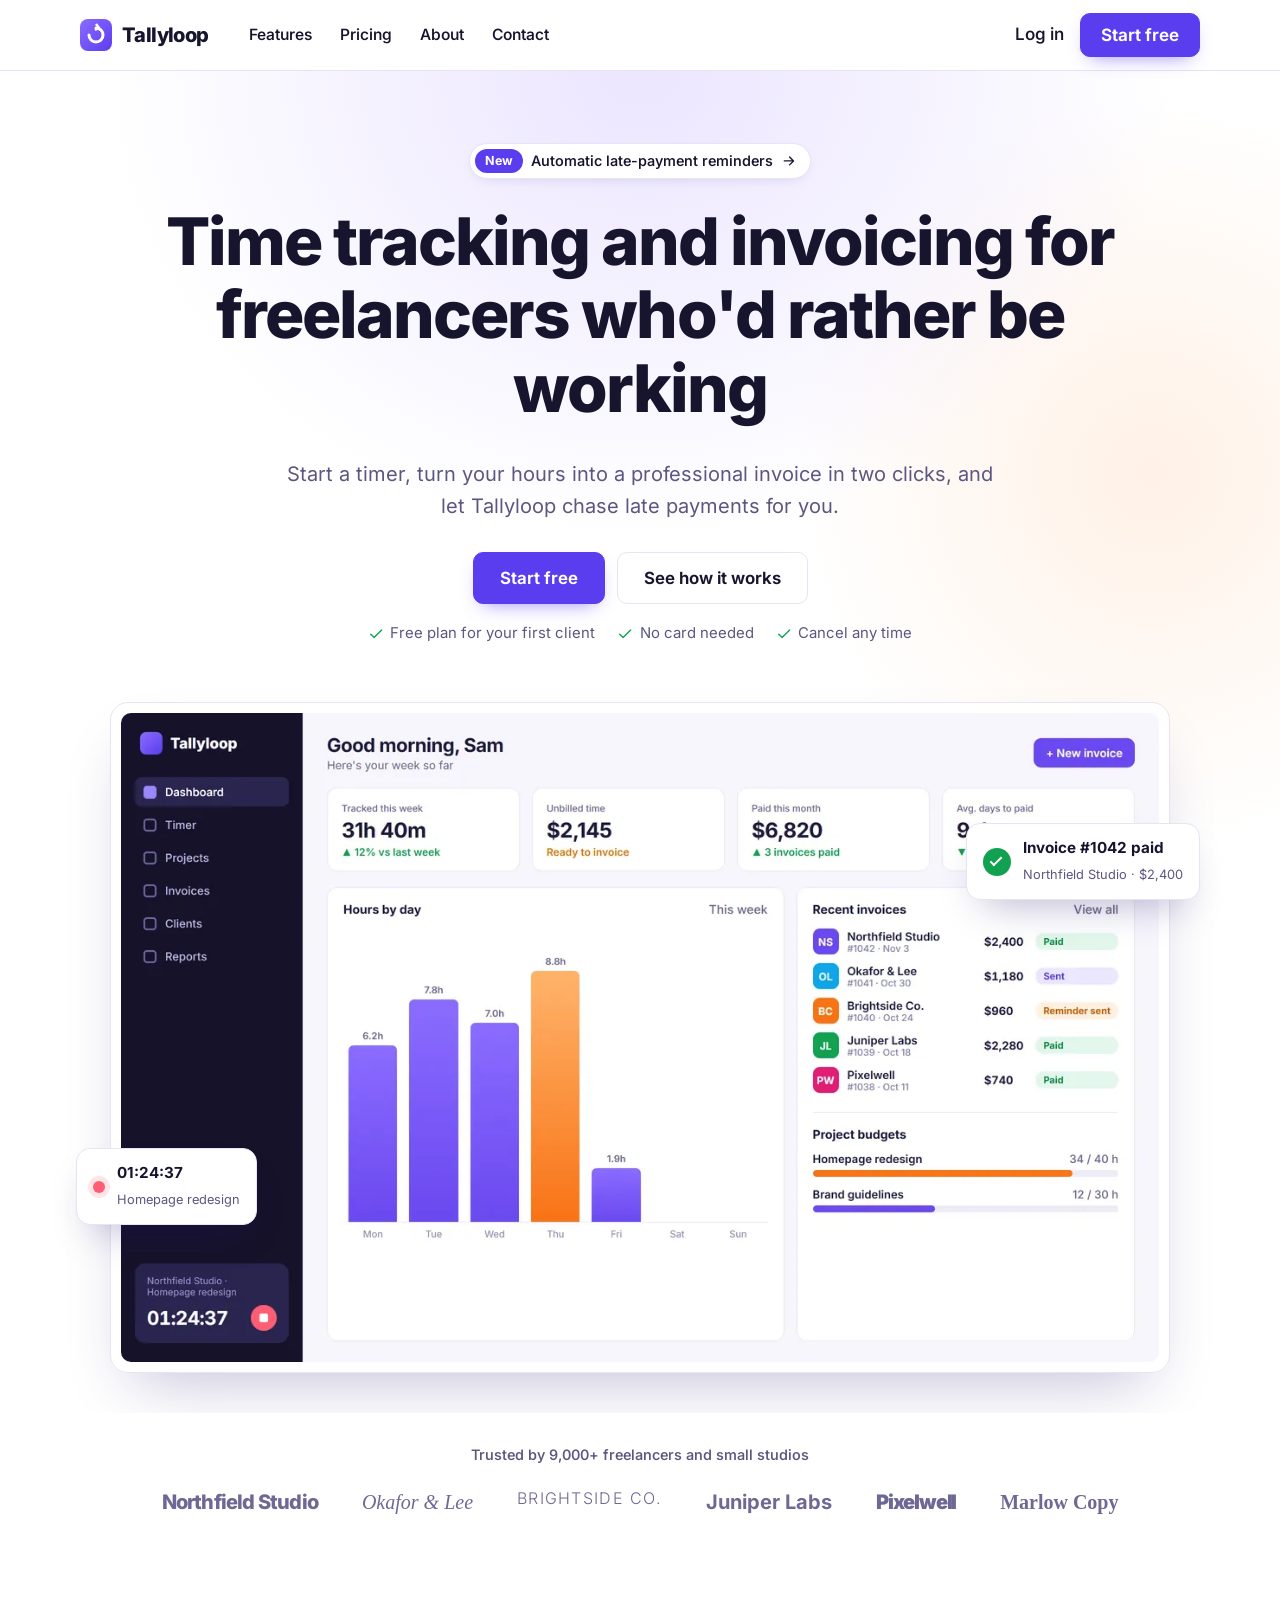
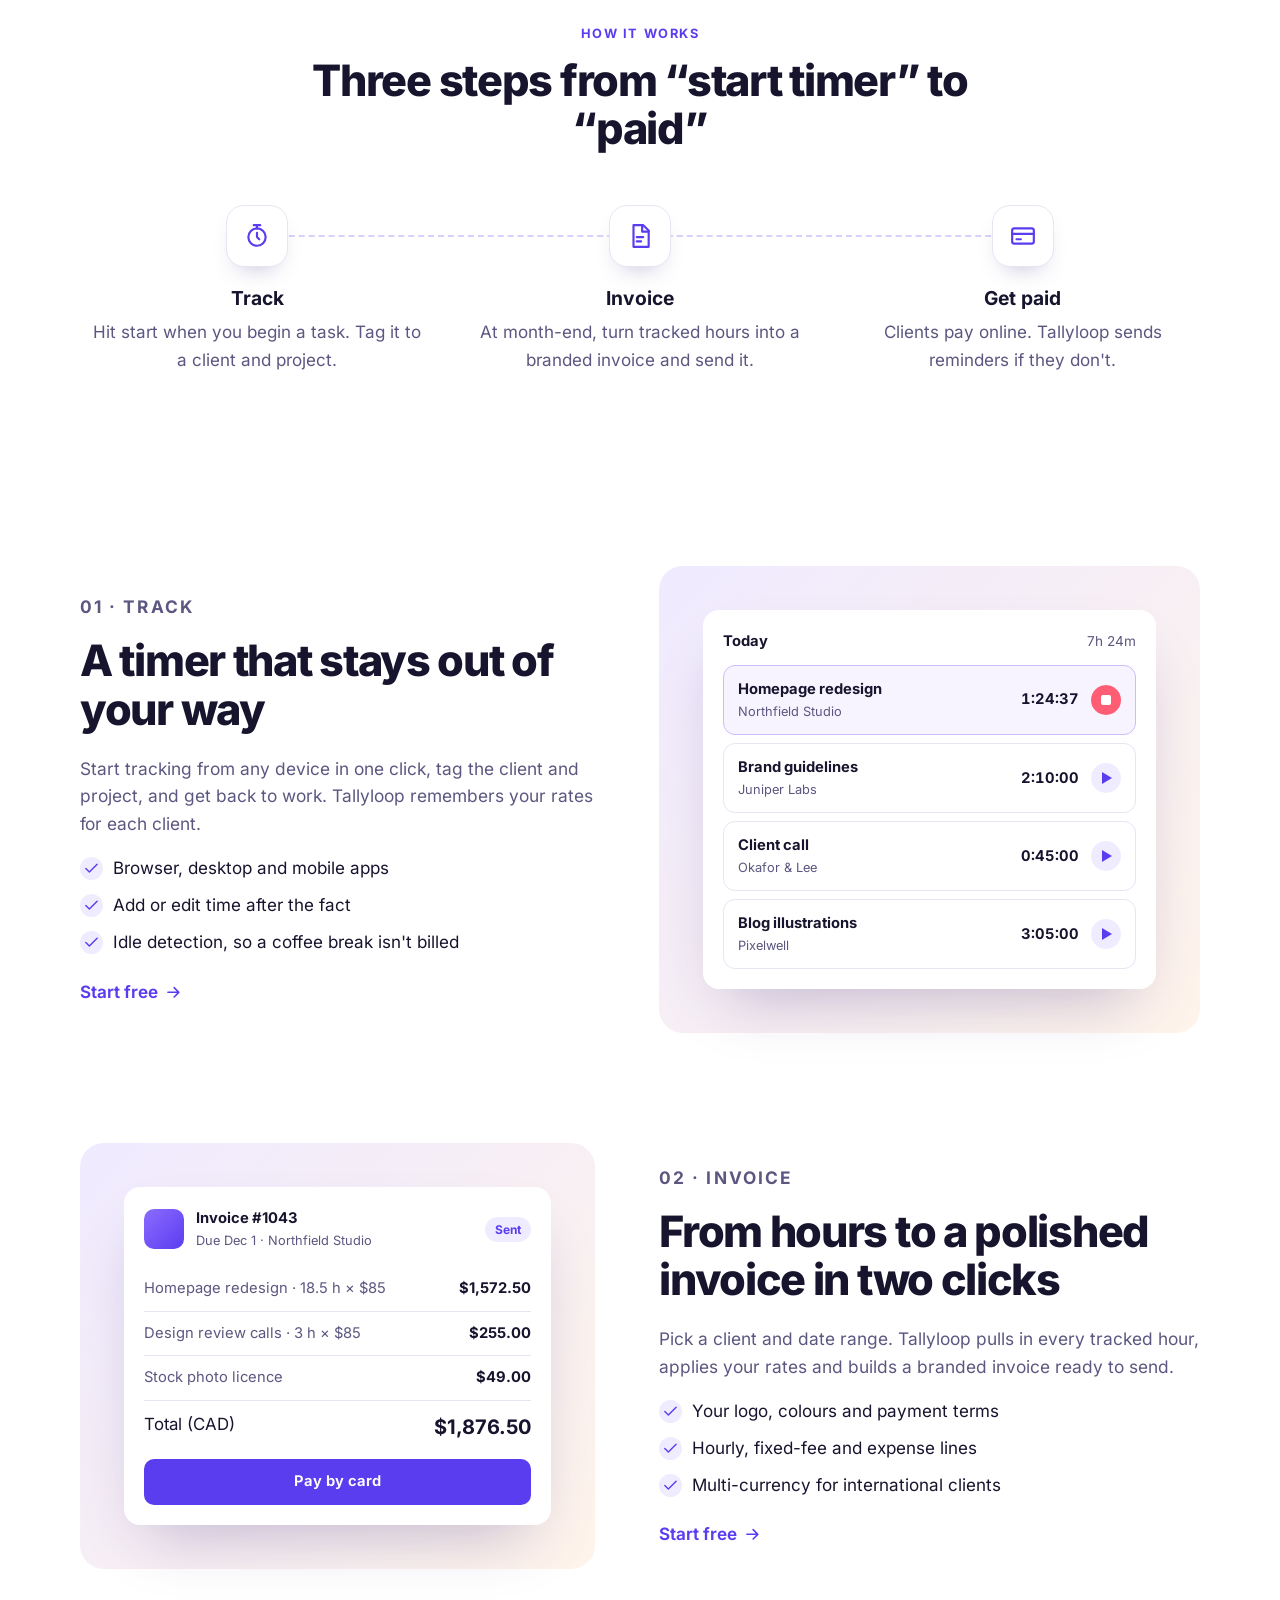
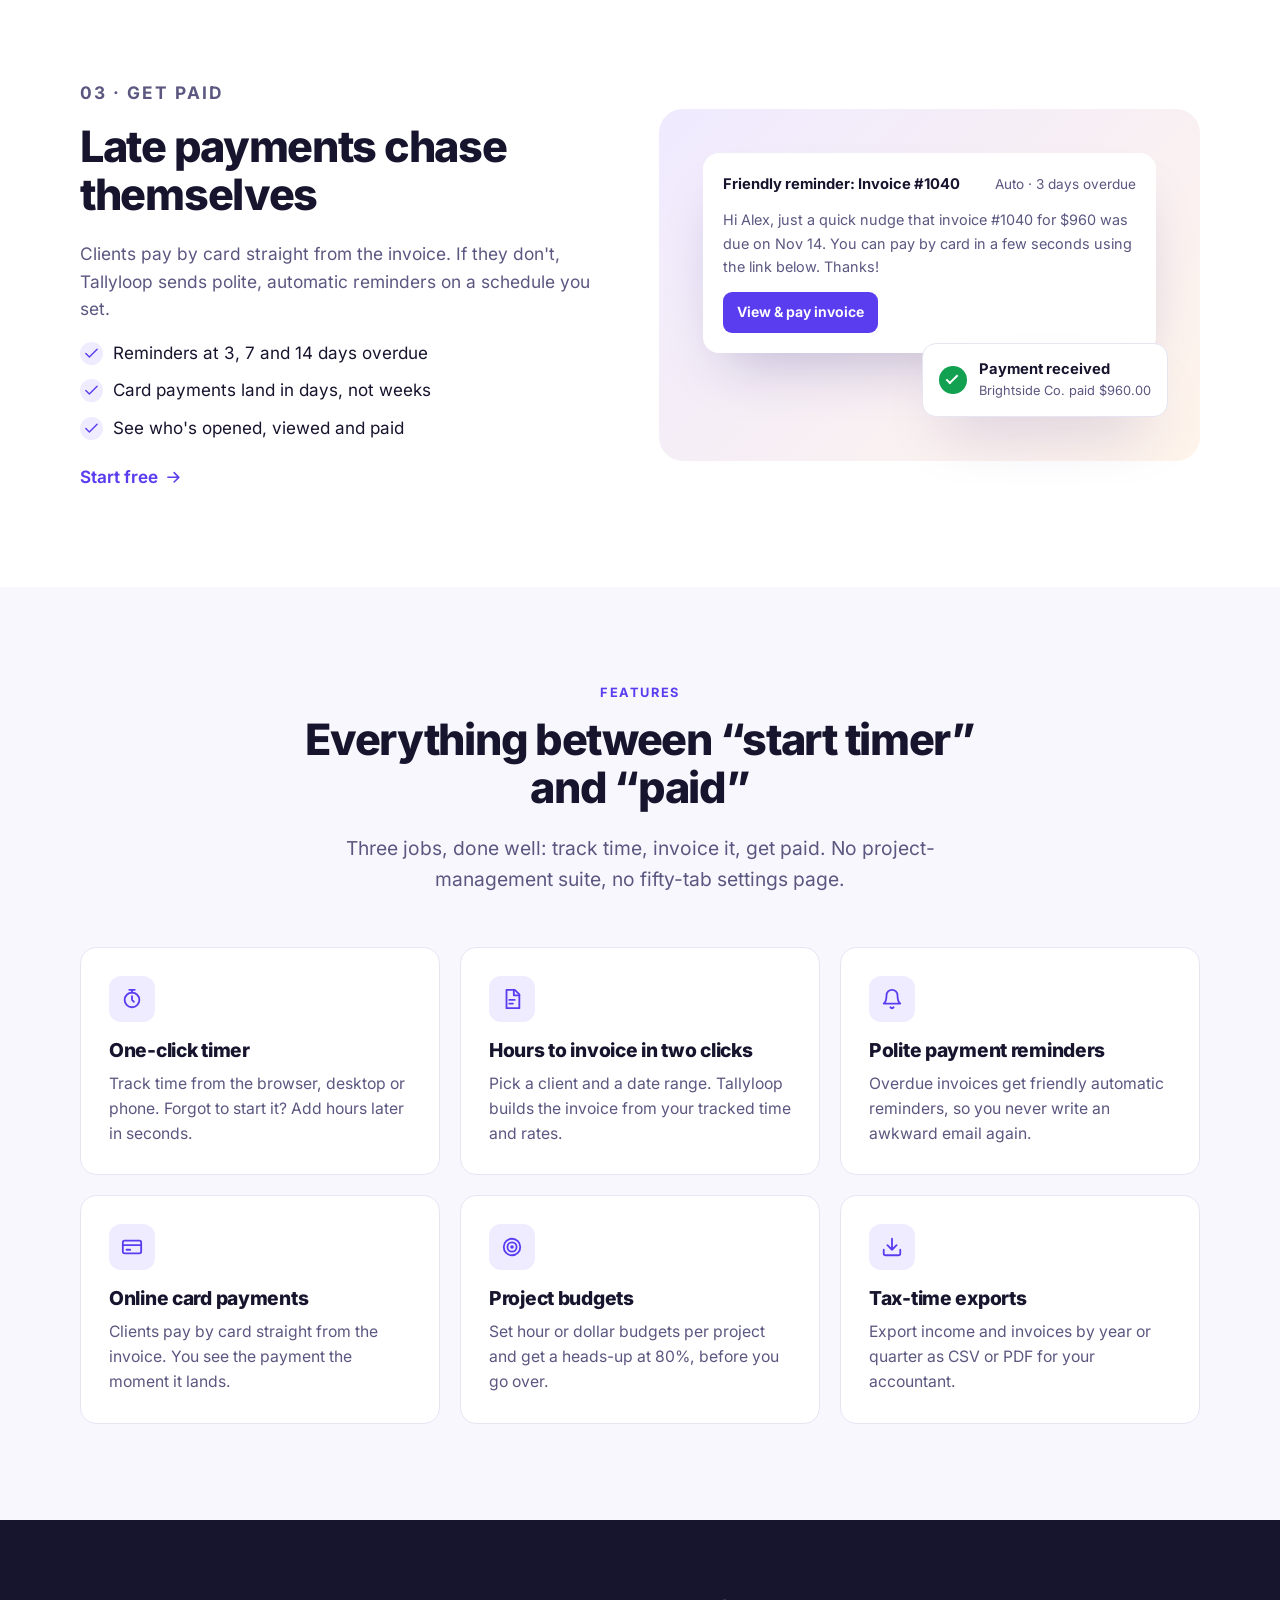
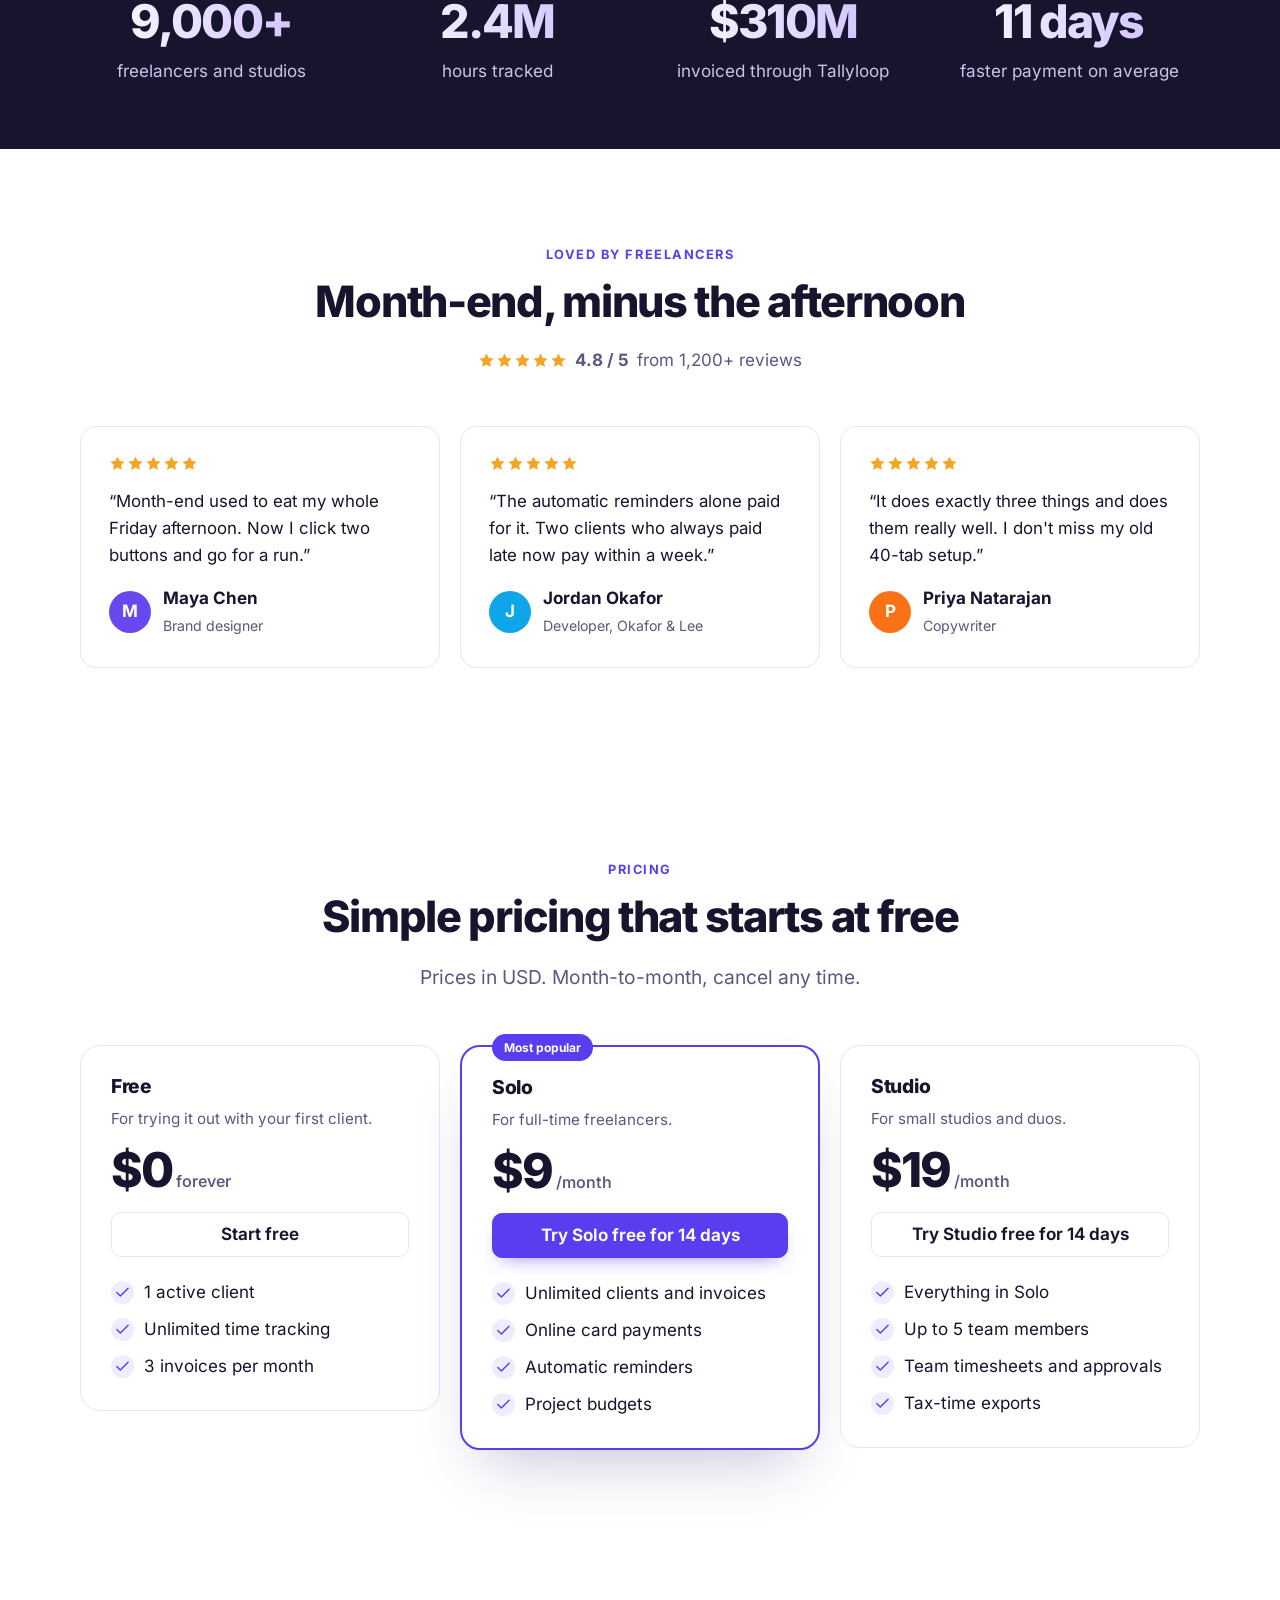
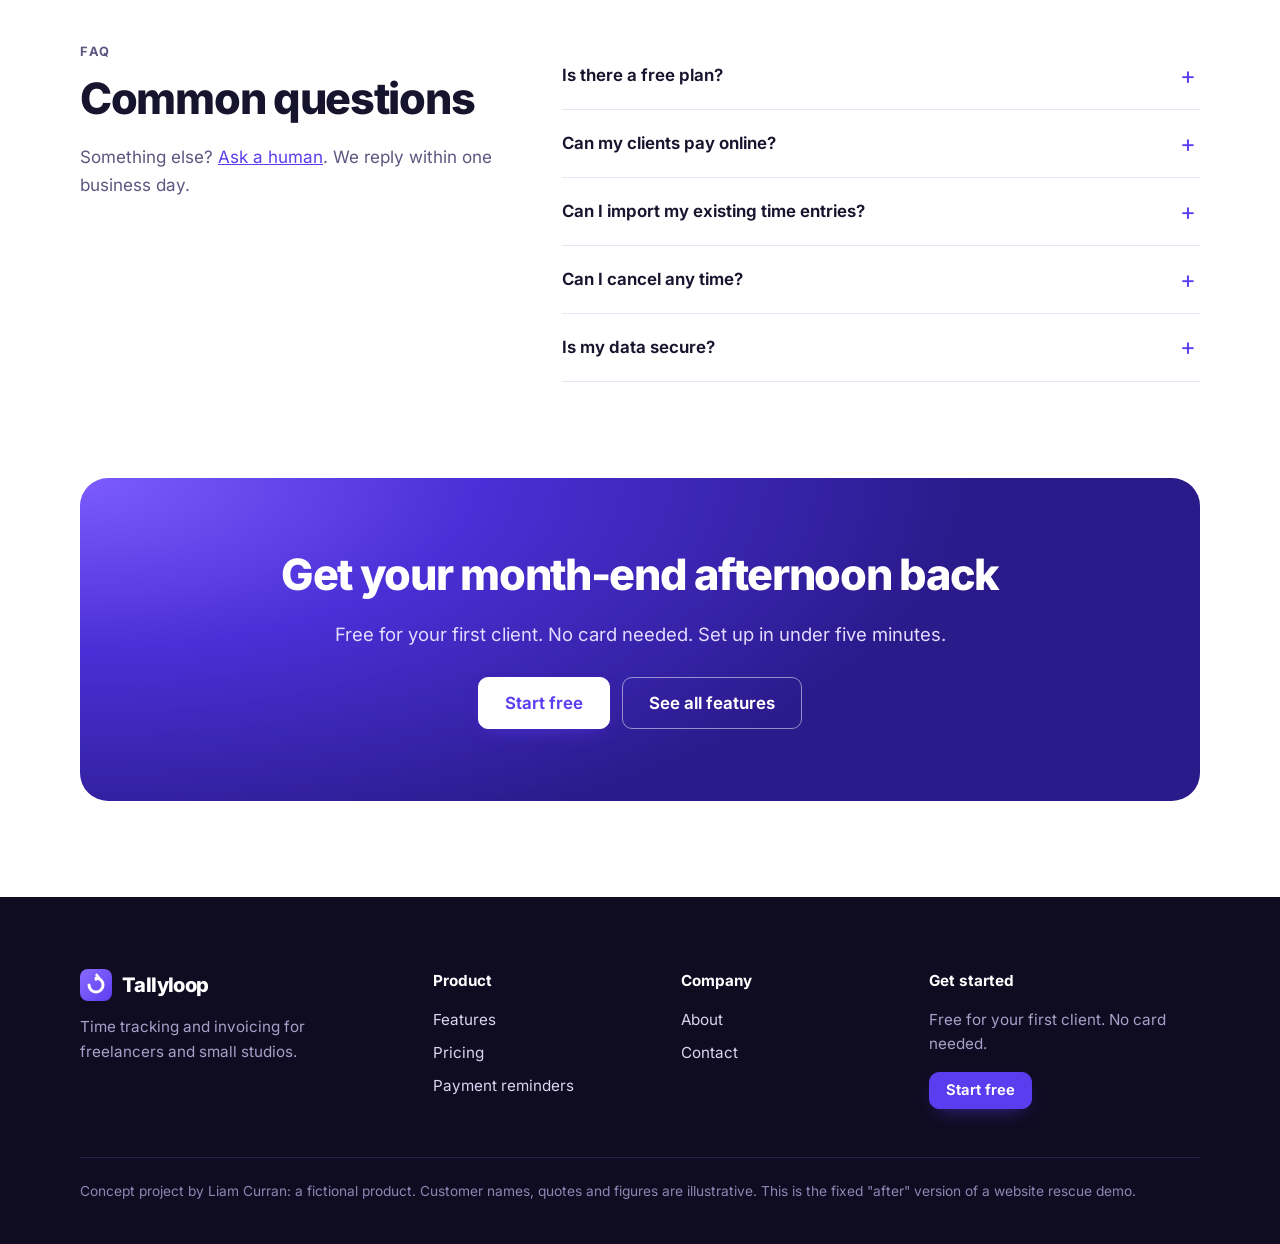
==== commit e3456204: "Valid HTML (escape & in titles, input type), single homepage URL Co-Authored-By: Claude Opus 5.5 <no" ====
--- a/docs/index.html
+++ b/docs/index.html
@@ -1,13 +1,13 @@
-<!doctype html>
+<!DOCTYPE html>
 <html lang="en">
 <head>
 <meta charset="utf-8">
 <meta name="viewport" content="width=device-width, initial-scale=1">
-<title>Tallyloop | Time Tracking & Invoicing Software for Freelancers</title>
+<title>Tallyloop | Time Tracking &amp; Invoicing Software for Freelancers</title>
 <meta name="description" content="Track time, turn hours into invoices in two clicks and get paid faster with automatic reminders. Free plan for your first client.">
 <link rel="canonical" href="https://liampcurran.github.io/tallyloop/">
 <meta property="og:type" content="website"><meta property="og:site_name" content="Tallyloop">
-<meta property="og:title" content="Tallyloop | Time Tracking & Invoicing Software for Freelancers"><meta property="og:description" content="Track time, turn hours into invoices in two clicks and get paid faster with automatic reminders. Free plan for your first client.">
+<meta property="og:title" content="Tallyloop | Time Tracking &amp; Invoicing Software for Freelancers"><meta property="og:description" content="Track time, turn hours into invoices in two clicks and get paid faster with automatic reminders. Free plan for your first client.">
 <meta property="og:url" content="https://liampcurran.github.io/tallyloop/"><meta property="og:image" content="https://liampcurran.github.io/tallyloop/assets/og.png">
 <meta name="twitter:card" content="summary_large_image">
 <meta name="theme-color" content="#6a48f0">
@@ -22,7 +22,7 @@
 <body>
 <a class="skip" href="#main">Skip to content</a>
 <header class="site-header"><div class="wrap">
-<a class="brand" href="index.html"><svg class="logo" viewBox="0 0 32 32" aria-hidden="true"><defs><linearGradient id="lg" x1="0" y1="0" x2="1" y2="1"><stop offset="0" stop-color="#8b6cff"/><stop offset="1" stop-color="#5b3df0"/></linearGradient></defs><rect width="32" height="32" rx="8" fill="url(#lg)"/><path d="M9 16a7 7 0 1 0 7-7" fill="none" stroke="#fff" stroke-width="3" stroke-linecap="round"/><path d="M16 5l3 4-4 2" fill="none" stroke="#fff" stroke-width="2.5" stroke-linejoin="round"/></svg><span>Tallyloop</span></a>
+<a class="brand" href="./"><svg class="logo" viewBox="0 0 32 32" aria-hidden="true"><defs><linearGradient id="lg" x1="0" y1="0" x2="1" y2="1"><stop offset="0" stop-color="#8b6cff"/><stop offset="1" stop-color="#5b3df0"/></linearGradient></defs><rect width="32" height="32" rx="8" fill="url(#lg)"/><path d="M9 16a7 7 0 1 0 7-7" fill="none" stroke="#fff" stroke-width="3" stroke-linecap="round"/><path d="M16 5l3 4-4 2" fill="none" stroke="#fff" stroke-width="2.5" stroke-linejoin="round"/></svg><span>Tallyloop</span></a>
 <nav class="nav" aria-label="Main"><a href="features.html">Features</a><a href="pricing.html">Pricing</a><a href="about.html">About</a><a href="contact.html">Contact</a></nav>
 <div class="h-cta"><a class="login" href="contact.html">Log in</a><a class="btn" href="pricing.html">Start free</a></div>
 </div></header>
@@ -80,7 +80,7 @@
 </main>
 <footer class="site-footer"><div class="wrap">
 <div class="f-grid">
-<div><a class="brand light" href="index.html"><svg class="logo" viewBox="0 0 32 32" aria-hidden="true"><defs><linearGradient id="lg" x1="0" y1="0" x2="1" y2="1"><stop offset="0" stop-color="#8b6cff"/><stop offset="1" stop-color="#5b3df0"/></linearGradient></defs><rect width="32" height="32" rx="8" fill="url(#lg)"/><path d="M9 16a7 7 0 1 0 7-7" fill="none" stroke="#fff" stroke-width="3" stroke-linecap="round"/><path d="M16 5l3 4-4 2" fill="none" stroke="#fff" stroke-width="2.5" stroke-linejoin="round"/></svg><span>Tallyloop</span></a><p>Time tracking and invoicing for freelancers and small studios.</p></div>
+<div><a class="brand light" href="./"><svg class="logo" viewBox="0 0 32 32" aria-hidden="true"><defs><linearGradient id="lg" x1="0" y1="0" x2="1" y2="1"><stop offset="0" stop-color="#8b6cff"/><stop offset="1" stop-color="#5b3df0"/></linearGradient></defs><rect width="32" height="32" rx="8" fill="url(#lg)"/><path d="M9 16a7 7 0 1 0 7-7" fill="none" stroke="#fff" stroke-width="3" stroke-linecap="round"/><path d="M16 5l3 4-4 2" fill="none" stroke="#fff" stroke-width="2.5" stroke-linejoin="round"/></svg><span>Tallyloop</span></a><p>Time tracking and invoicing for freelancers and small studios.</p></div>
 <div><p class="f-h">Product</p><ul><li><a href="features.html">Features</a></li><li><a href="pricing.html">Pricing</a></li><li><a href="features.html#reminders">Payment reminders</a></li></ul></div>
 <div><p class="f-h">Company</p><ul><li><a href="about.html">About</a></li><li><a href="contact.html">Contact</a></li></ul></div>
 <div><p class="f-h">Get started</p><p>Free for your first client. No card needed.</p><a class="btn btn-sm" href="pricing.html">Start free</a></div>
--- a/docs/assets/style.css
+++ b/docs/assets/style.css
@@ -1,6 +1,6 @@
 /* Tallyloop concept site. Shared by before/ and after/ so they look identical.
    Selectors cover both real elements (h2, a) and the "before" stand-ins (.h2, [data-go]). */
-@font-face { font-family: "Inter"; src: url(inter.woff2) format("woff2"); font-weight: 100 900; font-display: swap; }
+@font-face { font-family: "Inter"; src: url(inter.woff2) format("woff2"); font-weight: 100 900; font-display: optional; }
 :root { --ink:#17142e; --muted:#5b5780; --violet:#5b3df0; --violet-2:#7c5cff; --violet-soft:#f0ecff; --line:#e7e4f3; --tint:#f8f7fd; --orange:#f97316; --green:#12a150; --max:1160px; --r:16px;
   --shadow: 0 30px 60px -24px rgba(35,20,110,.28); }
 *,*::before,*::after { box-sizing:border-box; }
@@ -37,7 +37,7 @@
 .link-arrow { display:inline-flex; gap:6px; align-items:center; font-weight:650; text-decoration:none; }
 
 /* Header */
-.site-header { position:sticky; top:0; z-index:20; background:rgba(255,255,255,.88); backdrop-filter:saturate(1.6) blur(12px); border-bottom:1px solid var(--line); }
+.site-header { position:sticky; top:0; z-index:20; background:#fff; border-bottom:1px solid var(--line); }
 .site-header .wrap { display:flex; align-items:center; gap:28px; min-height:70px; }
 .brand { display:flex; align-items:center; gap:10px; font-weight:800; font-size:1.25rem; color:var(--ink); text-decoration:none; letter-spacing:-.03em; }
 .brand .logo { width:32px; height:32px; }
@@ -211,3 +211,4 @@
 .site-footer .brand { margin-bottom:14px; }
 .concept { border-top:1px solid #26214a; margin-top:48px; padding-top:22px; font-size:.86rem; color:#8c87b3; }
 @media (max-width:760px){ .f-grid { grid-template-columns:1fr 1fr; } }
+
